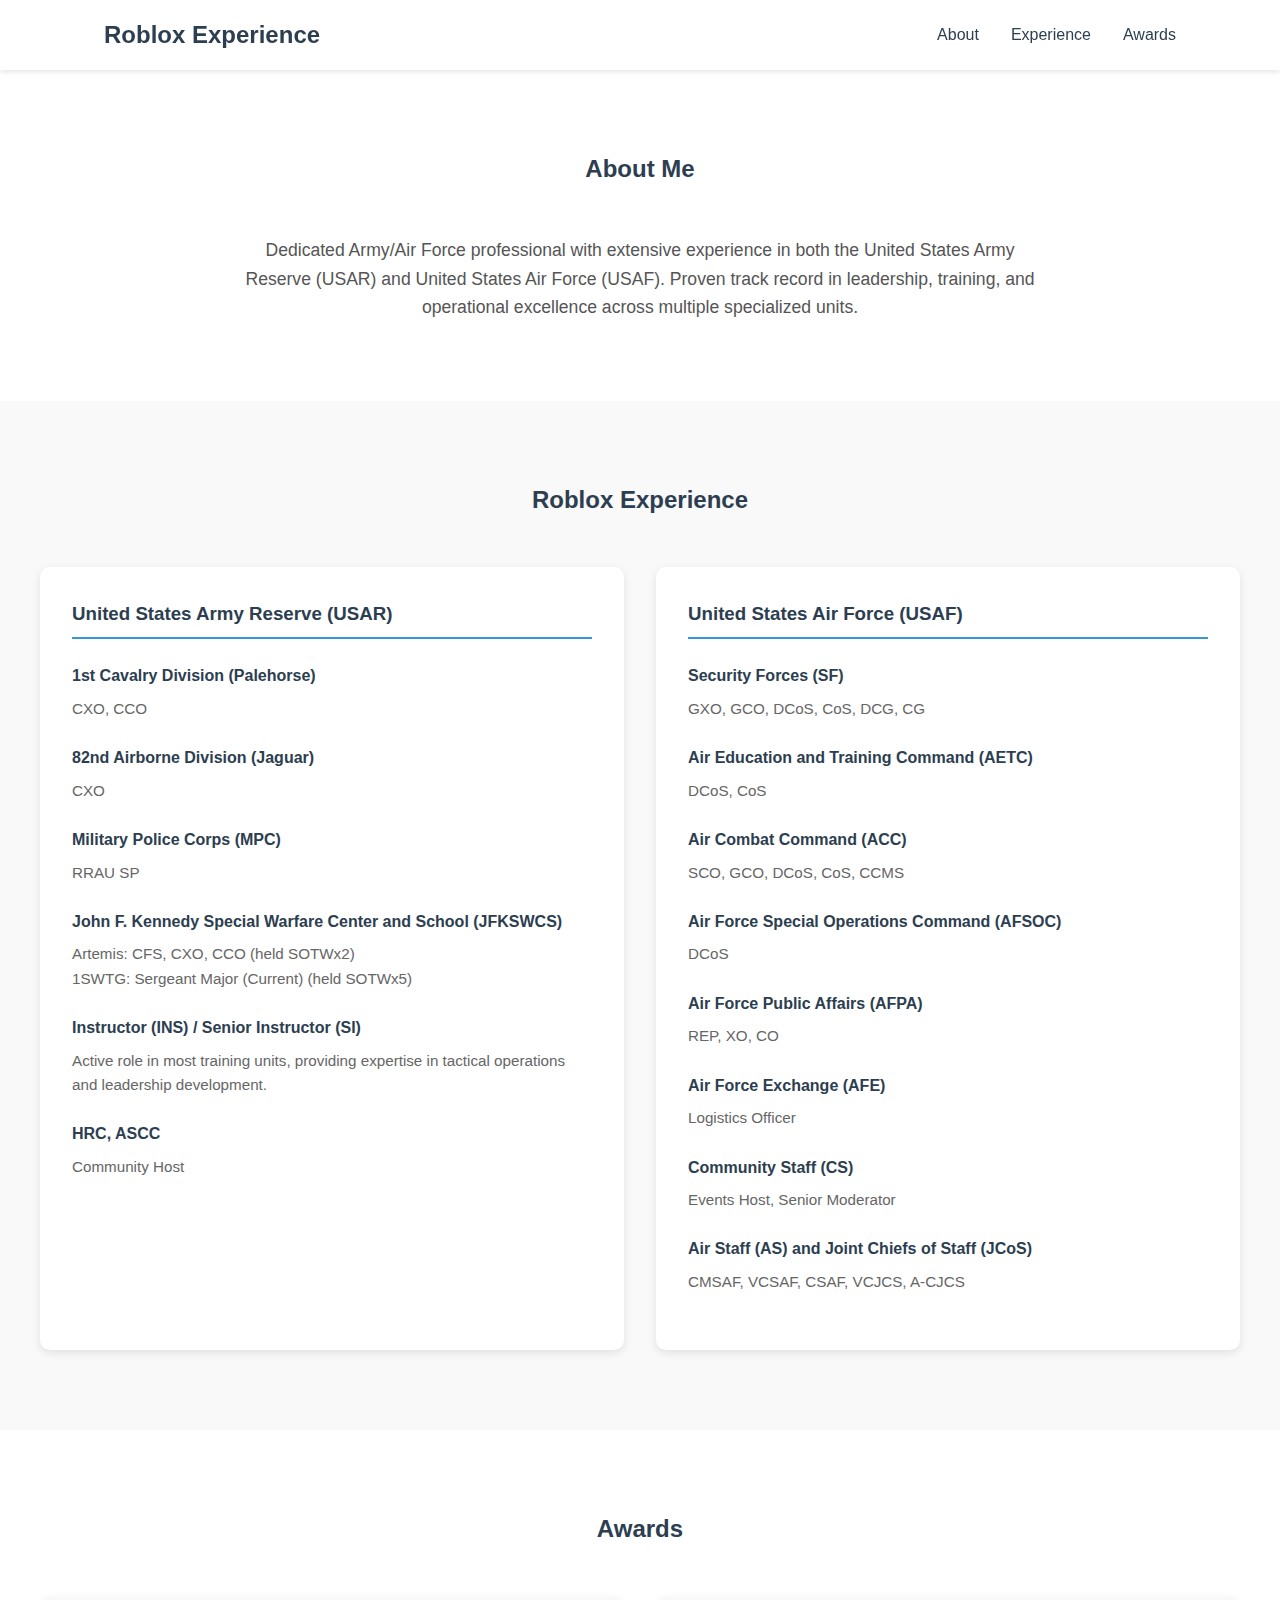
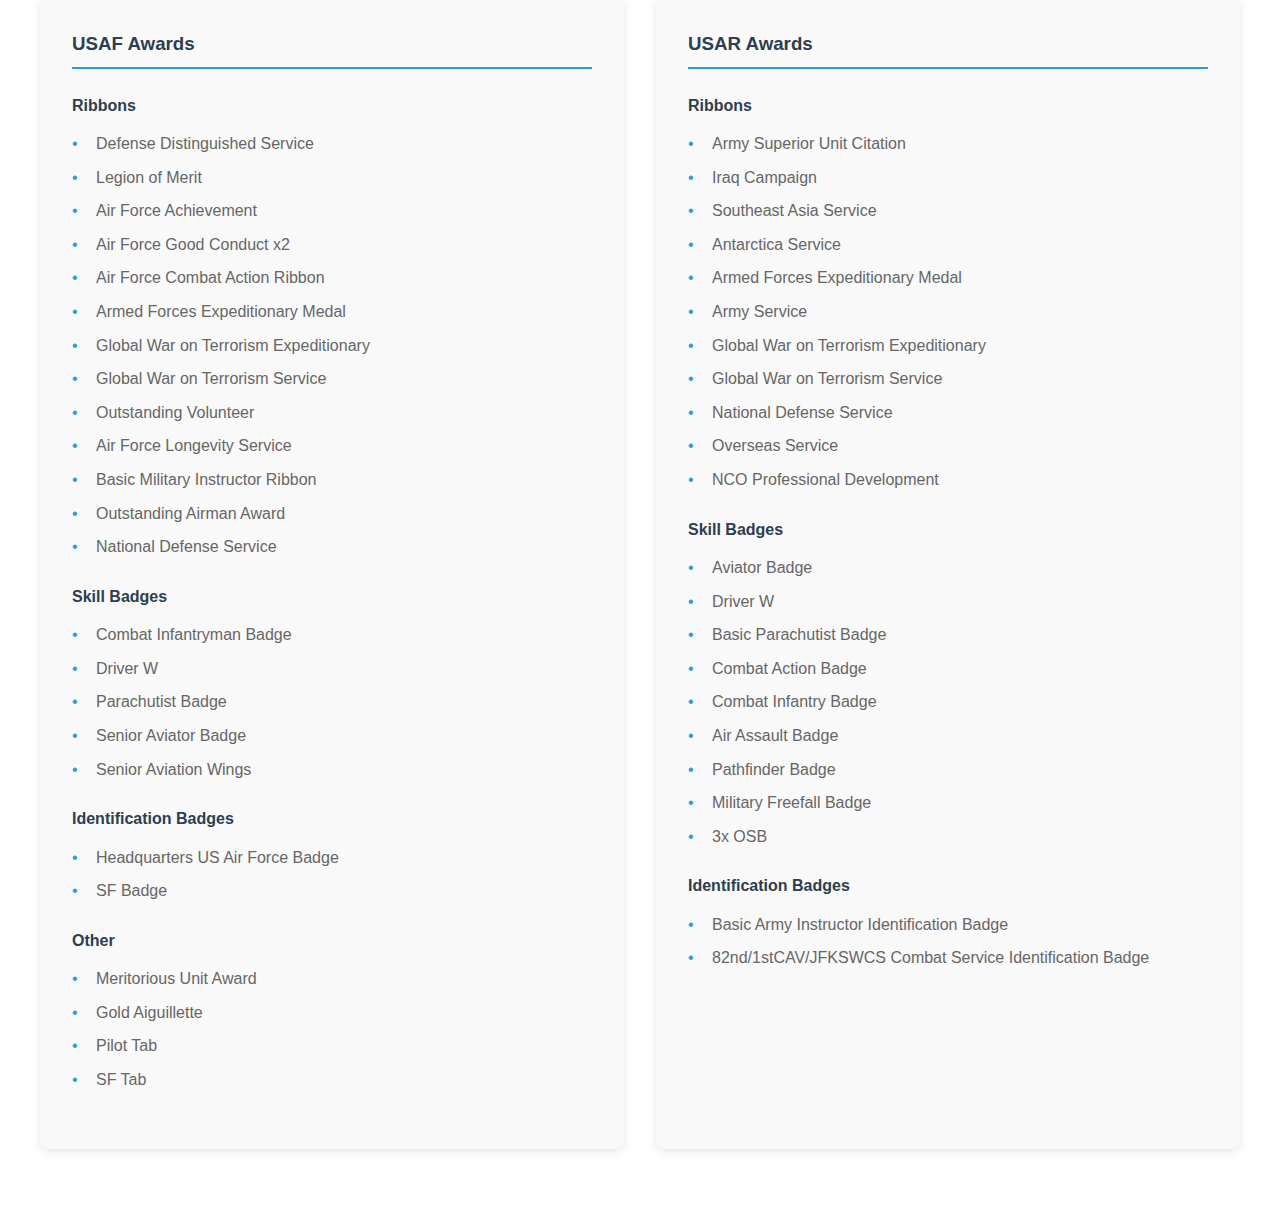
==== index.html @ 0b557c35 "Update index.html" ====
<!DOCTYPE html>
<html lang="en">
<head>
    <meta charset="UTF-8">
    <meta name="viewport" content="width=device-width, initial-scale=1.0">
    <title>Roblox Experience </title>
    <link rel="stylesheet" href="https://cdnjs.cloudflare.com/ajax/libs/font-awesome/6.0.0/css/all.min.css">
    <style>
        /* Reset and base styles */
        * {
            margin: 0;
            padding: 0;
            box-sizing: border-box;
        }

        html {
            scroll-behavior: smooth;
        }

        body {
            font-family: 'Segoe UI', Tahoma, Geneva, Verdana, sans-serif;
            line-height: 1.6;
            color: #333;
            background-color: #f5f5f5;
            padding-top: 70px;
        }

        /* Header and Navigation */
        header {
            position: fixed;
            width: 100%;
            top: 0;
            z-index: 1000;
            background-color: rgba(255, 255, 255, 0.95);
            box-shadow: 0 2px 5px rgba(0, 0, 0, 0.1);
        }

        nav {
            display: flex;
            justify-content: space-between;
            align-items: center;
            padding: 1rem 5%;
            max-width: 1200px;
            margin: 0 auto;
        }

        .logo {
            font-size: 1.5rem;
            font-weight: bold;
            color: #2c3e50;
        }

        .nav-links {
            display: flex;
            list-style: none;
        }

        .nav-links li {
            margin-left: 2rem;
        }

        .nav-links a {
            text-decoration: none;
            color: #2c3e50;
            font-weight: 500;
            transition: color 0.3s ease;
        }

        .nav-links a:hover {
            color: #3498db;
        }

        .burger {
            display: none;
            cursor: pointer;
        }

        .burger div {
            width: 25px;
            height: 3px;
            background-color: #2c3e50;
            margin: 5px;
            transition: all 0.3s ease;
        }

        /* About Section */
        .about {
            padding: 5rem 1rem;
            background-color: white;
        }

        .about h2 {
            text-align: center;
            margin-bottom: 3rem;
            color: #2c3e50;
        }

        .about-content {
            max-width: 1200px;
            margin: 0 auto;
        }

        .about-text {
            text-align: center;
            max-width: 800px;
            margin: 0 auto;
            font-size: 1.1rem;
            color: #555;
        }

        /* Experience Section */
        .experience {
            padding: 5rem 1rem;
            background-color: #f9f9f9;
        }

        .experience h2 {
            text-align: center;
            margin-bottom: 3rem;
            color: #2c3e50;
        }

        .experience-grid {
            display: grid;
            grid-template-columns: repeat(auto-fit, minmax(300px, 1fr));
            gap: 2rem;
            max-width: 1200px;
            margin: 0 auto;
        }

        .experience-card {
            background-color: white;
            border-radius: 10px;
            padding: 2rem;
            box-shadow: 0 3px 10px rgba(0, 0, 0, 0.1);
        }

        .experience-card h3 {
            color: #2c3e50;
            margin-bottom: 1.5rem;
            padding-bottom: 0.5rem;
            border-bottom: 2px solid #3498db;
        }

        .experience-card h3 a {
            color: #2c3e50;
            text-decoration: none;
            transition: color 0.3s ease;
        }

        .experience-card h3 a:hover {
            color: #3498db;
        }

        .unit {
            margin-bottom: 1.5rem;
        }

        .unit h4 {
            color: #2c3e50;
            margin-bottom: 0.5rem;
        }

        .unit p {
            color: #666;
            font-size: 0.95rem;
        }

        /* Awards Section */
        .awards {
            padding: 5rem 1rem;
            background-color: white;
        }

        .awards h2 {
            text-align: center;
            margin-bottom: 3rem;
            color: #2c3e50;
        }

        .awards-grid {
            display: grid;
            grid-template-columns: repeat(auto-fit, minmax(300px, 1fr));
            gap: 2rem;
            max-width: 1200px;
            margin: 0 auto;
        }

        .awards-card {
            background-color: #f9f9f9;
            border-radius: 10px;
            padding: 2rem;
            box-shadow: 0 3px 10px rgba(0, 0, 0, 0.1);
        }

        .awards-card h3 {
            color: #2c3e50;
            margin-bottom: 1.5rem;
            padding-bottom: 0.5rem;
            border-bottom: 2px solid #3498db;
        }

        .award-category {
            margin-bottom: 1.5rem;
        }

        .award-category h4 {
            color: #2c3e50;
            margin-bottom: 0.8rem;
        }

        .award-category ul {
            list-style: none;
        }

        .award-category ul li {
            color: #666;
            margin-bottom: 0.5rem;
            padding-left: 1.5rem;
            position: relative;
        }

        .award-category ul li::before {
            content: "•";
            color: #3498db;
            position: absolute;
            left: 0;
        }

        /* Responsive Design */
        @media screen and (max-width: 768px) {
            .nav-links {
                position: fixed;
                right: -100%;
                top: 70px;
                height: calc(100vh - 70px);
                background-color: rgba(255, 255, 255, 0.95);
                flex-direction: column;
                width: 100%;
                text-align: center;
                transition: right 0.5s ease;
            }

            .nav-links.active {
                right: 0;
            }

            .nav-links li {
                margin: 2rem 0;
            }

            .burger {
                display: block;
            }

            .experience-grid,
            .awards-grid {
                grid-template-columns: 1fr;
            }
        }

        /* Animations */
        @keyframes fadeIn {
            from {
                opacity: 0;
                transform: translateY(20px);
            }
            to {
                opacity: 1;
                transform: translateY(0);
            }
        }

        .about-content,
        .experience-grid,
        .awards-grid {
            animation: fadeIn 1s ease-out;
        }

        /* Active Navigation Link */
        .nav-links a.active {
            color: #3498db;
            font-weight: bold;
        }
    </style>
</head>
<body>
    <header>
        <nav>
            <div class="logo">Roblox Experience</div>
            <ul class="nav-links">
                <li><a href="#about">About</a></li>
                <li><a href="#experience">Experience</a></li>
                <li><a href="#awards">Awards</a></li>
            </ul>
            <div class="burger">
                <div class="line1"></div>
                <div class="line2"></div>
                <div class="line3"></div>
            </div>
        </nav>
    </header>

    <main>
        <section id="about" class="about">
            <h2>About Me</h2>
            <div class="about-content">
                <div class="about-text">
                    <p>Dedicated Army/Air Force professional with extensive experience in both the United States Army Reserve (USAR) and United States Air Force (USAF). Proven track record in leadership, training, and operational excellence across multiple specialized units.</p>
                </div>
            </div>
        </section>

        <section id="experience" class="experience">
            <h2>Roblox Experience</h2>
            <div class="experience-grid">
                <div class="experience-card">
                    <h3><a href="https://discord.gg/BCEwJMqAyj">United States Army Reserve (USAR)</a></h3>
                    <div class="experience-content">
                        <div class="unit">
                            <h4>1st Cavalry Division (Palehorse)</h4>
                            <p>CXO, CCO</p>
                        </div>
                        <div class="unit">
                            <h4>82nd Airborne Division (Jaguar)</h4>
                            <p>CXO</p>
                        </div>
                        <div class="unit">
                            <h4>Military Police Corps (MPC)</h4>
                            <p>RRAU SP</p>
                        </div>
                        <div class="unit">
                            <h4>John F. Kennedy Special Warfare Center and School (JFKSWCS)</h4>
                            <p>Artemis: CFS, CXO, CCO (held SOTWx2)</p>
                            <p>1SWTG: Sergeant Major (Current) (held SOTWx5)</p>
                        </div>
                        <div class="unit">
                            <h4>Instructor (INS) / Senior Instructor (SI)</h4>
                            <p>Active role in most training units, providing expertise in tactical operations and leadership development.</p>
                        </div>
                        <div class="unit">
                            <h4>HRC, ASCC</h4>
                            <p>Community Host</p>
                        </div>
                    </div>
                </div>

                <div class="experience-card">
                    <h3><a href="https://discord.gg/Gek24gyBTS">United States Air Force (USAF)</a></h3>
                    <div class="experience-content">
                        <div class="unit">
                            <h4>Security Forces (SF)</h4>
                            <p>GXO, GCO, DCoS, CoS, DCG, CG</p>
                        </div>
                        <div class="unit">
                            <h4>Air Education and Training Command (AETC)</h4>
                            <p>DCoS, CoS</p>
                        </div>
                        <div class="unit">
                            <h4>Air Combat Command (ACC)</h4>
                            <p>SCO, GCO, DCoS, CoS, CCMS</p>
                        </div>
                        <div class="unit">
                            <h4>Air Force Special Operations Command (AFSOC)</h4>
                            <p>DCoS</p>
                        </div>
                        <div class="unit">
                            <h4>Air Force Public Affairs (AFPA)</h4>
                            <p>REP, XO, CO</p>
                        </div>
                        <div class="unit">
                            <h4>Air Force Exchange (AFE)</h4>
                            <p>Logistics Officer</p>
                        </div>
                        <div class="unit">
                            <h4>Community Staff (CS)</h4>
                            <p>Events Host, Senior Moderator</p>
                        </div>
                        <div class="unit">
                            <h4>Air Staff (AS) and Joint Chiefs of Staff (JCoS)</h4>
                            <p>CMSAF, VCSAF, CSAF, VCJCS, A-CJCS</p>
                        </div>
                    </div>
                </div>
            </div>
        </section>

        <section id="awards" class="awards">
            <h2>Awards</h2>
            <div class="awards-grid">
                <div class="awards-card">
                    <h3>USAF Awards</h3>
                    <div class="awards-content">
                        <div class="award-category">
                            <h4>Ribbons</h4>
                            <ul>
                                <li>Defense Distinguished Service</li>
                                <li>Legion of Merit</li>
                                <li>Air Force Achievement</li>
                                <li>Air Force Good Conduct x2</li>
                                <li>Air Force Combat Action Ribbon</li>
                                <li>Armed Forces Expeditionary Medal</li>
                                <li>Global War on Terrorism Expeditionary</li>
                                <li>Global War on Terrorism Service</li>
                                <li>Outstanding Volunteer</li>
                                <li>Air Force Longevity Service</li>
                                <li>Basic Military Instructor Ribbon</li>
                                <li>Outstanding Airman Award</li>
                                <li>National Defense Service</li>
                            </ul>
                        </div>
                        <div class="award-category">
                            <h4>Skill Badges</h4>
                            <ul>
                                <li>Combat Infantryman Badge</li>
                                <li>Driver W</li>
                                <li>Parachutist Badge</li>
                                <li>Senior Aviator Badge</li>
                                <li>Senior Aviation Wings</li>
                            </ul>
                        </div>
                        <div class="award-category">
                            <h4>Identification Badges</h4>
                            <ul>
                                <li>Headquarters US Air Force Badge</li>
                                <li>SF Badge</li>
                            </ul>
                        </div>
                        <div class="award-category">
                            <h4>Other</h4>
                            <ul>
                                <li>Meritorious Unit Award</li>
                                <li>Gold Aiguillette</li>
                                <li>Pilot Tab</li>
                                <li>SF Tab</li>
                            </ul>
                        </div>
                    </div>
                </div>

                <div class="awards-card">
                    <h3>USAR Awards</h3>
                    <div class="awards-content">
                        <div class="award-category">
                            <h4>Ribbons</h4>
                            <ul>
                                <li>Army Superior Unit Citation</li>
                                <li>Iraq Campaign</li>
                                <li>Southeast Asia Service</li>
                                <li>Antarctica Service</li>
                                <li>Armed Forces Expeditionary Medal</li>
                                <li>Army Service</li>
                                <li>Global War on Terrorism Expeditionary</li>
                                <li>Global War on Terrorism Service</li>
                                <li>National Defense Service</li>
                                <li>Overseas Service</li>
                                <li>NCO Professional Development</li>
                            </ul>
                        </div>
                        <div class="award-category">
                            <h4>Skill Badges</h4>
                            <ul>
                                <li>Aviator Badge</li>
                                <li>Driver W</li>
                                <li>Basic Parachutist Badge</li>
                                <li>Combat Action Badge</li>
                                <li>Combat Infantry Badge</li>
                                <li>Air Assault Badge</li>
                                <li>Pathfinder Badge</li>
                                <li>Military Freefall Badge</li>
                                <li>3x OSB</li>
                            </ul>
                        </div>
                        <div class="award-category">
                            <h4>Identification Badges</h4>
                            <ul>
                                <li>Basic Army Instructor Identification Badge</li>
                                <li>82nd/1stCAV/JFKSWCS Combat Service Identification Badge</li>
                            </ul>
                        </div>
                    </div>
                </div>
            </div>
        </section>
    </main>

    <script>
        // Mobile menu toggle
        const burger = document.querySelector('.burger');
        const nav = document.querySelector('.nav-links');
        const navLinks = document.querySelectorAll('.nav-links li');

        burger.addEventListener('click', () => {
            // Toggle navigation
            nav.classList.toggle('active');

            // Animate links
            navLinks.forEach((link, index) => {
                if (link.style.animation) {
                    link.style.animation = '';
                } else {
                    link.style.animation = `navLinkFade 0.5s ease forwards ${index / 7 + 0.3}s`;
                }
            });
        });

        // Close mobile menu when clicking a link
        navLinks.forEach(link => {
            link.addEventListener('click', () => {
                nav.classList.remove('active');
            });
        });

        // Add active class to navigation links based on scroll position
        const sections = document.querySelectorAll('section');
        const navItems = document.querySelectorAll('.nav-links a');

        window.addEventListener('scroll', () => {
            let current = '';

            sections.forEach(section => {
                const sectionTop = section.offsetTop;
                const sectionHeight = section.clientHeight;

                if (pageYOffset >= sectionTop - 60) {
                    current = section.getAttribute('id');
                }
            });

            navItems.forEach(item => {
                item.classList.remove('active');
                if (item.getAttribute('href').slice(1) === current) {
                    item.classList.add('active');
                }
            });
        });
    </script>
</body>
</html>
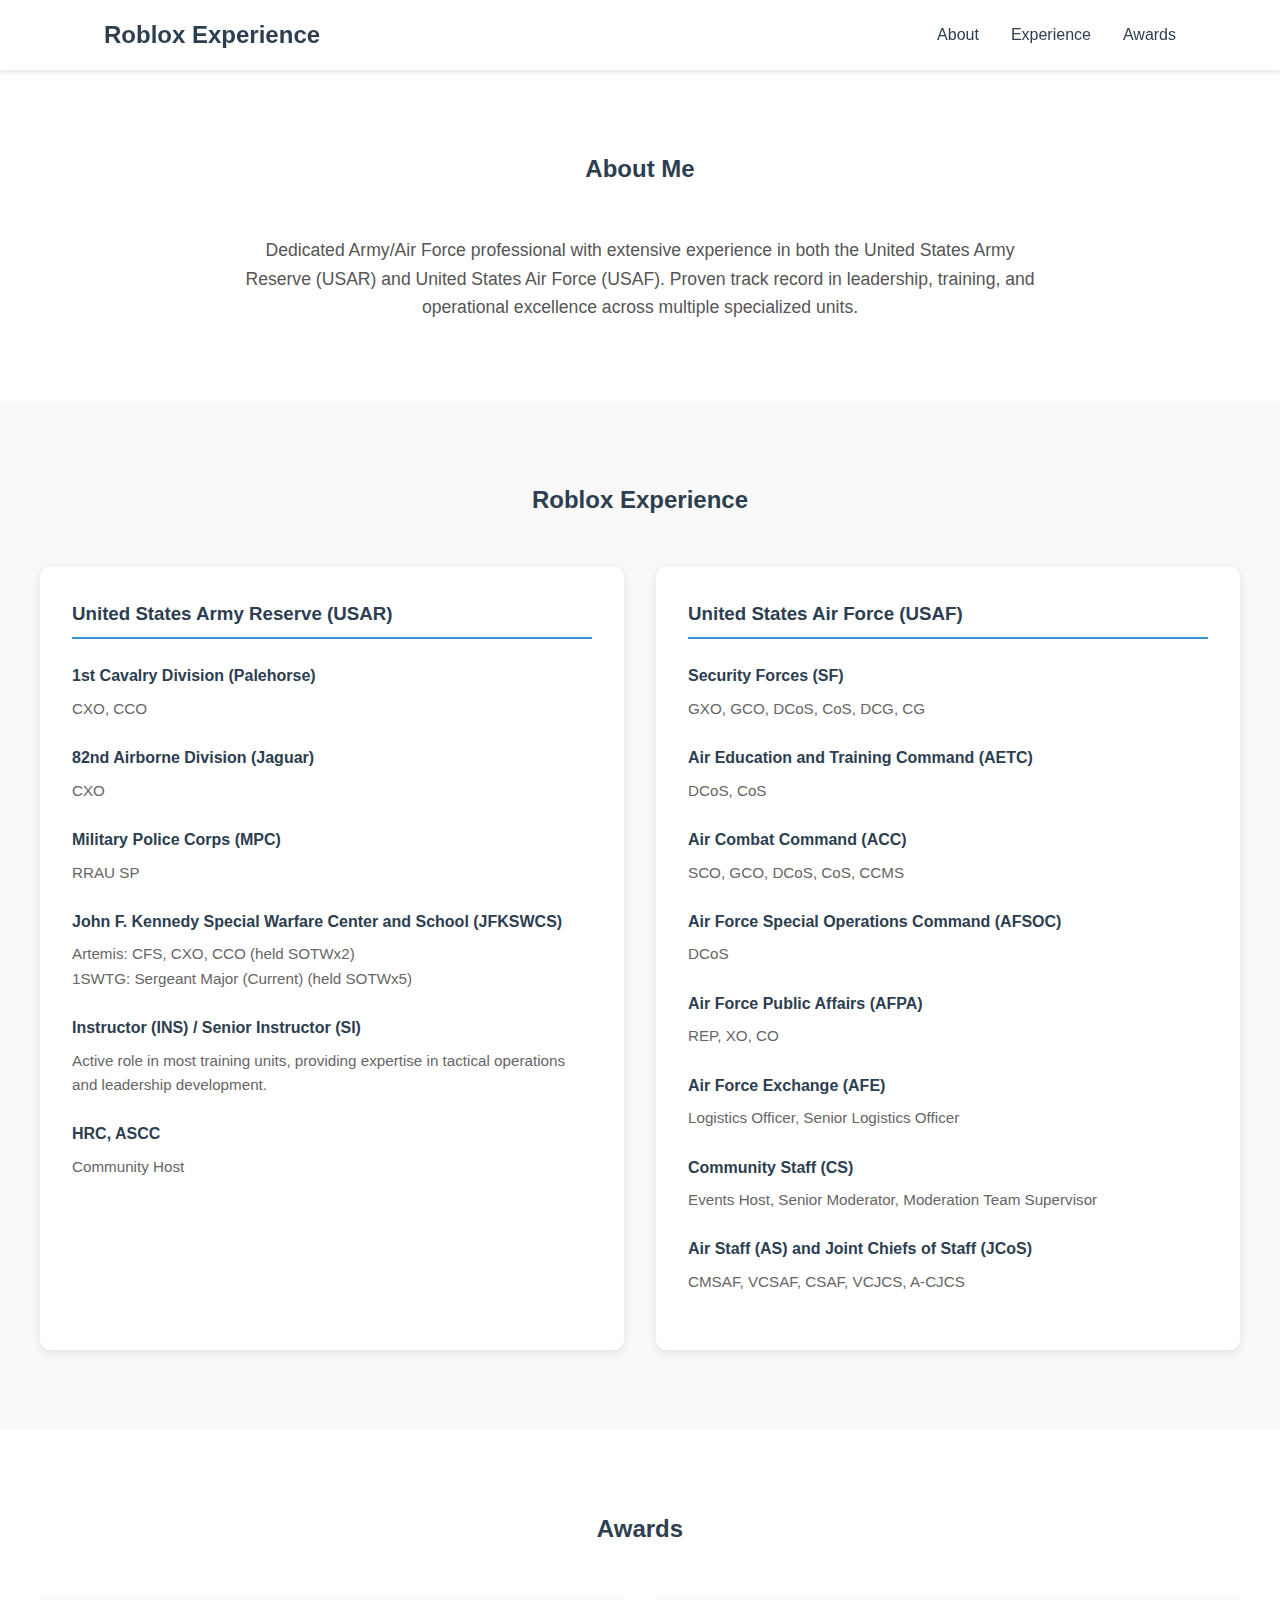
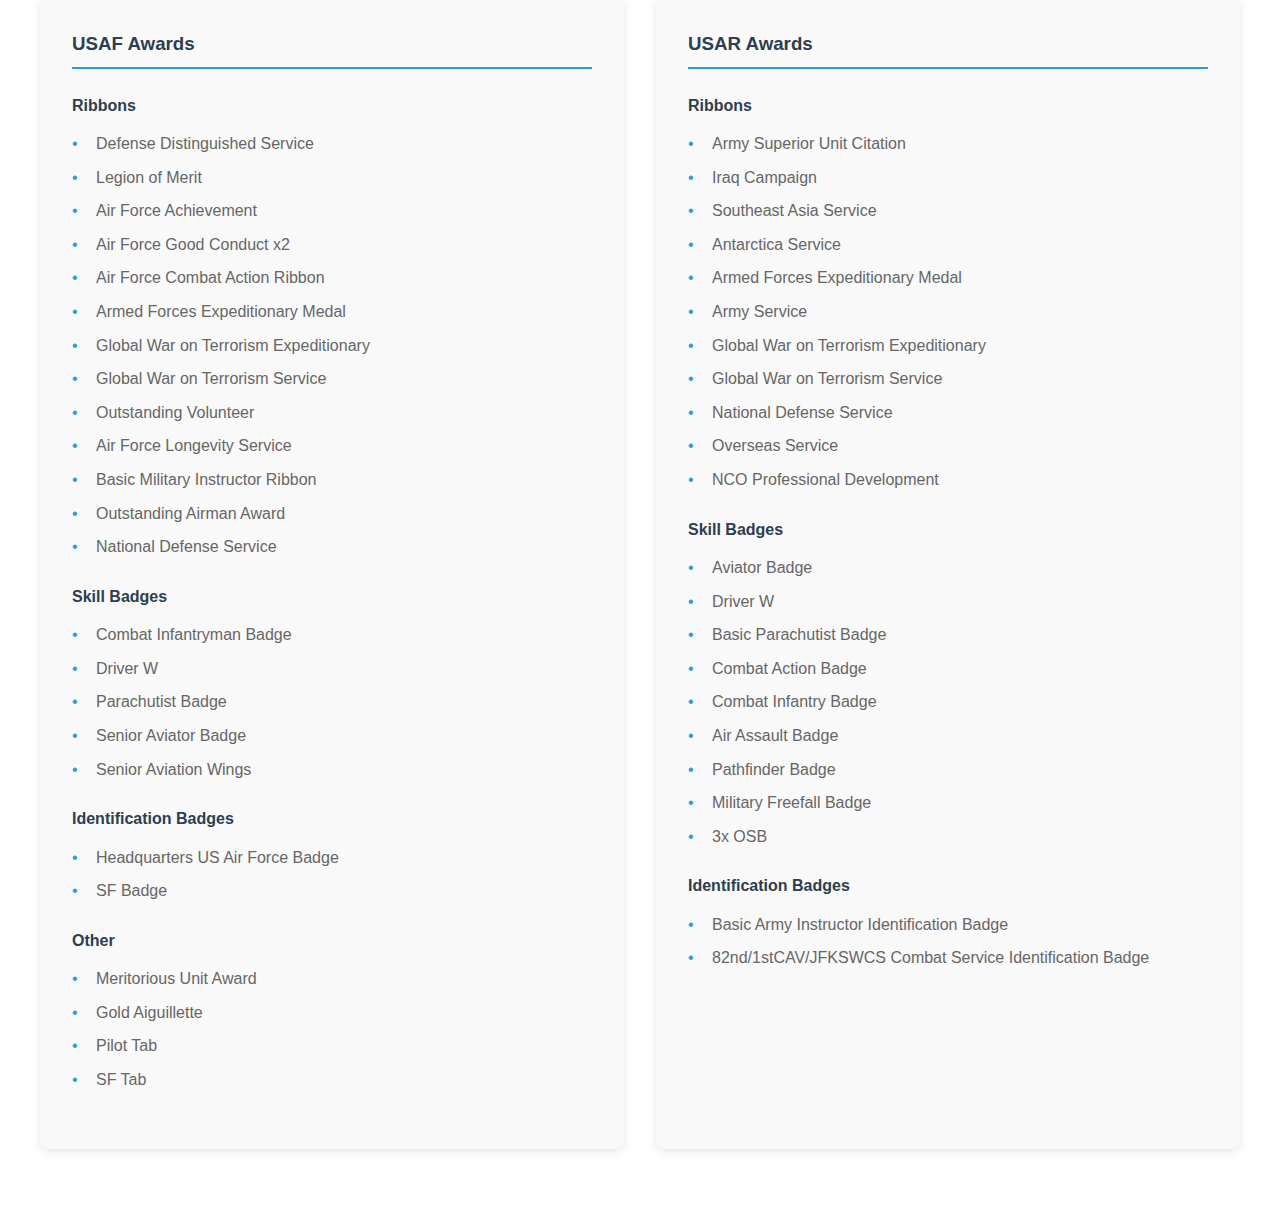
==== commit 1e4b017b: "Update index.html" ====
--- a/index.html
+++ b/index.html
@@ -370,11 +370,11 @@
                         </div>
                         <div class="unit">
                             <h4>Air Force Exchange (AFE)</h4>
-                            <p>Logistics Officer</p>
+                            <p>Logistics Officer, Senior Logistics Officer</p>
                         </div>
                         <div class="unit">
                             <h4>Community Staff (CS)</h4>
-                            <p>Events Host, Senior Moderator</p>
+                            <p>Events Host, Senior Moderator, Moderation Team Supervisor</p>
                         </div>
                         <div class="unit">
                             <h4>Air Staff (AS) and Joint Chiefs of Staff (JCoS)</h4>
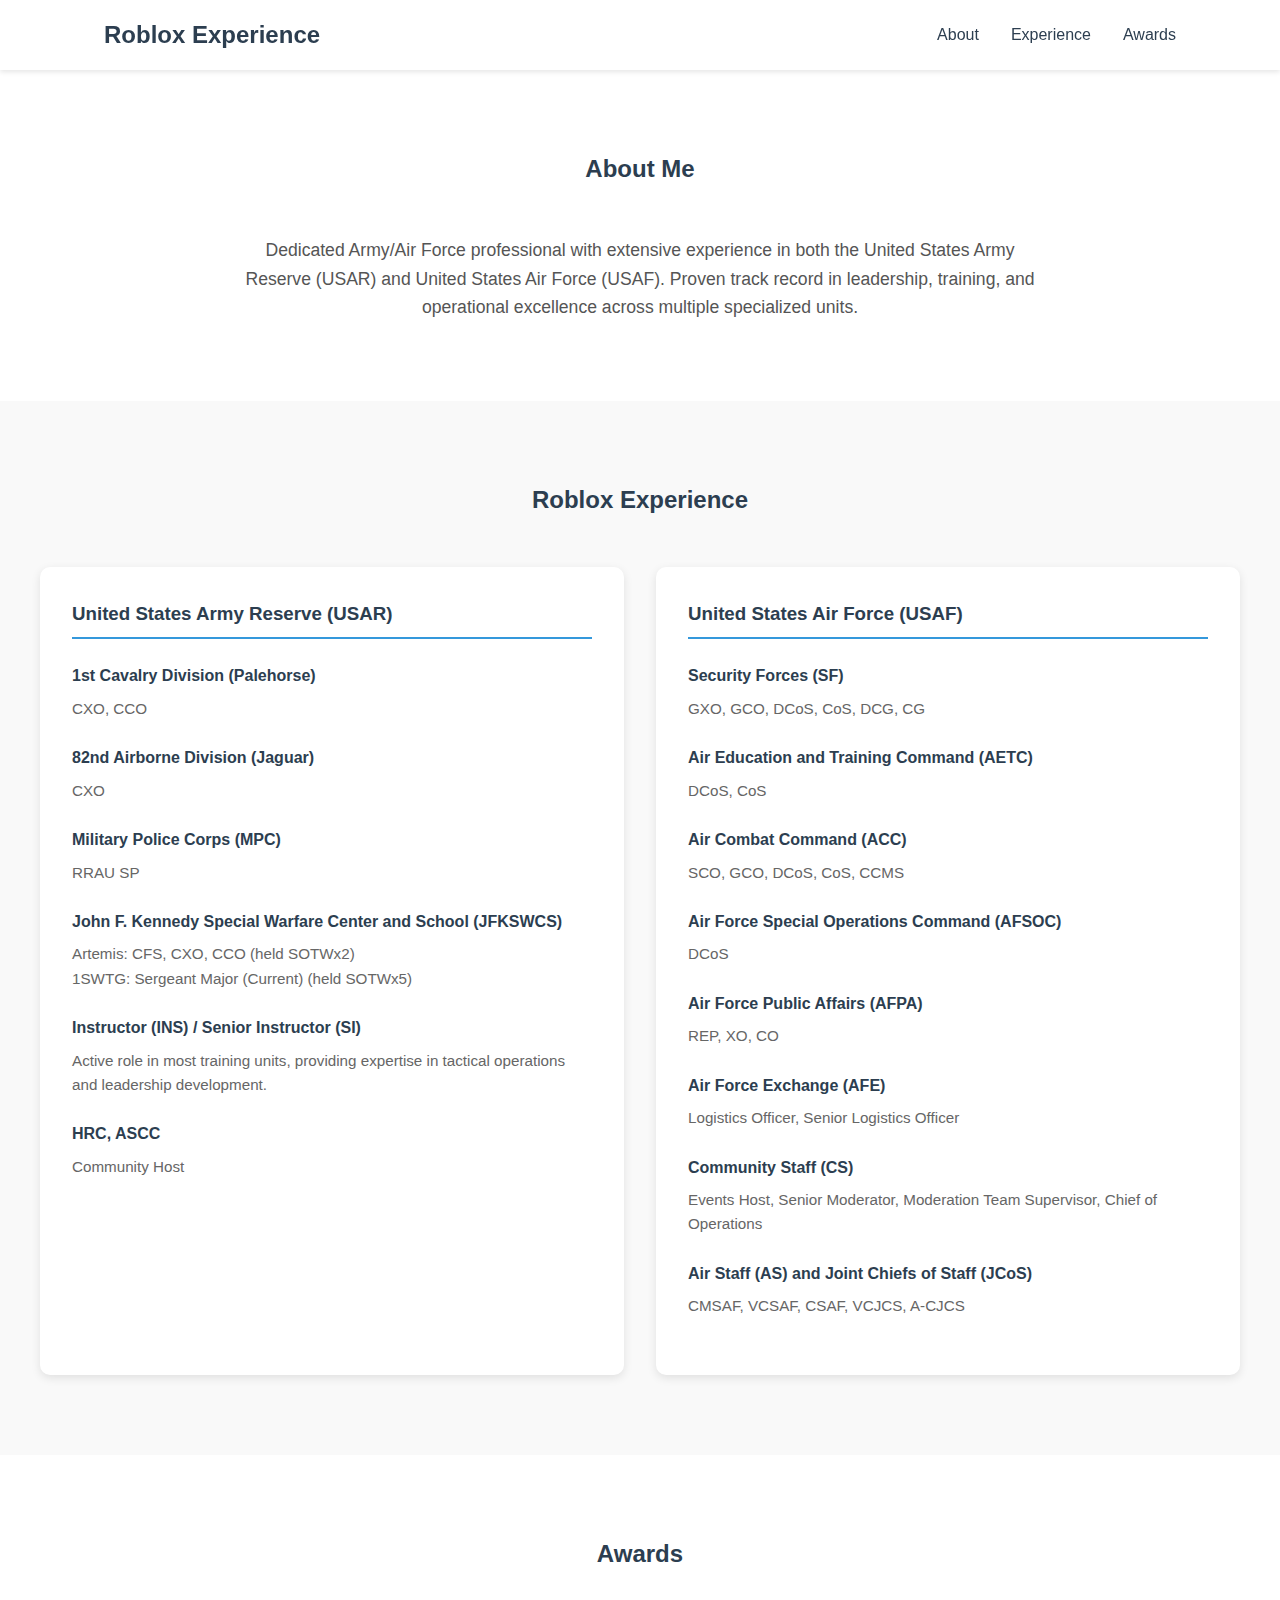
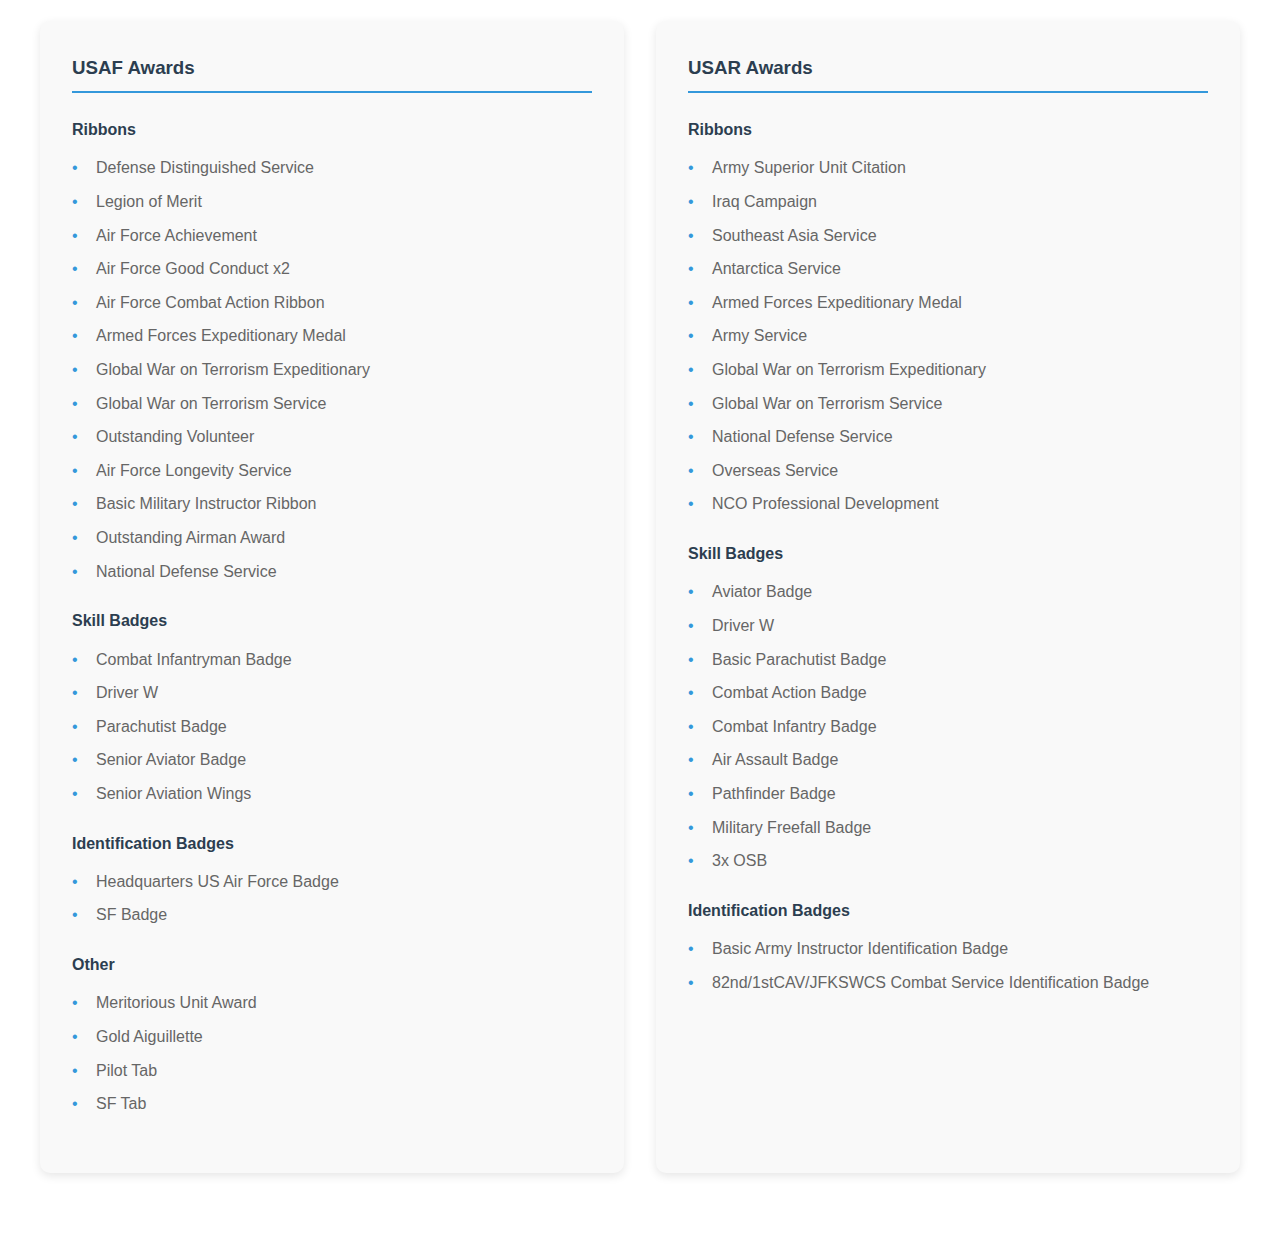
==== commit 9da2eb9e: "Update index.html" ====
--- a/index.html
+++ b/index.html
@@ -374,7 +374,7 @@
                         </div>
                         <div class="unit">
                             <h4>Community Staff (CS)</h4>
-                            <p>Events Host, Senior Moderator, Moderation Team Supervisor</p>
+                            <p>Events Host, Senior Moderator, Moderation Team Supervisor, Chief of Operations</p>
                         </div>
                         <div class="unit">
                             <h4>Air Staff (AS) and Joint Chiefs of Staff (JCoS)</h4>
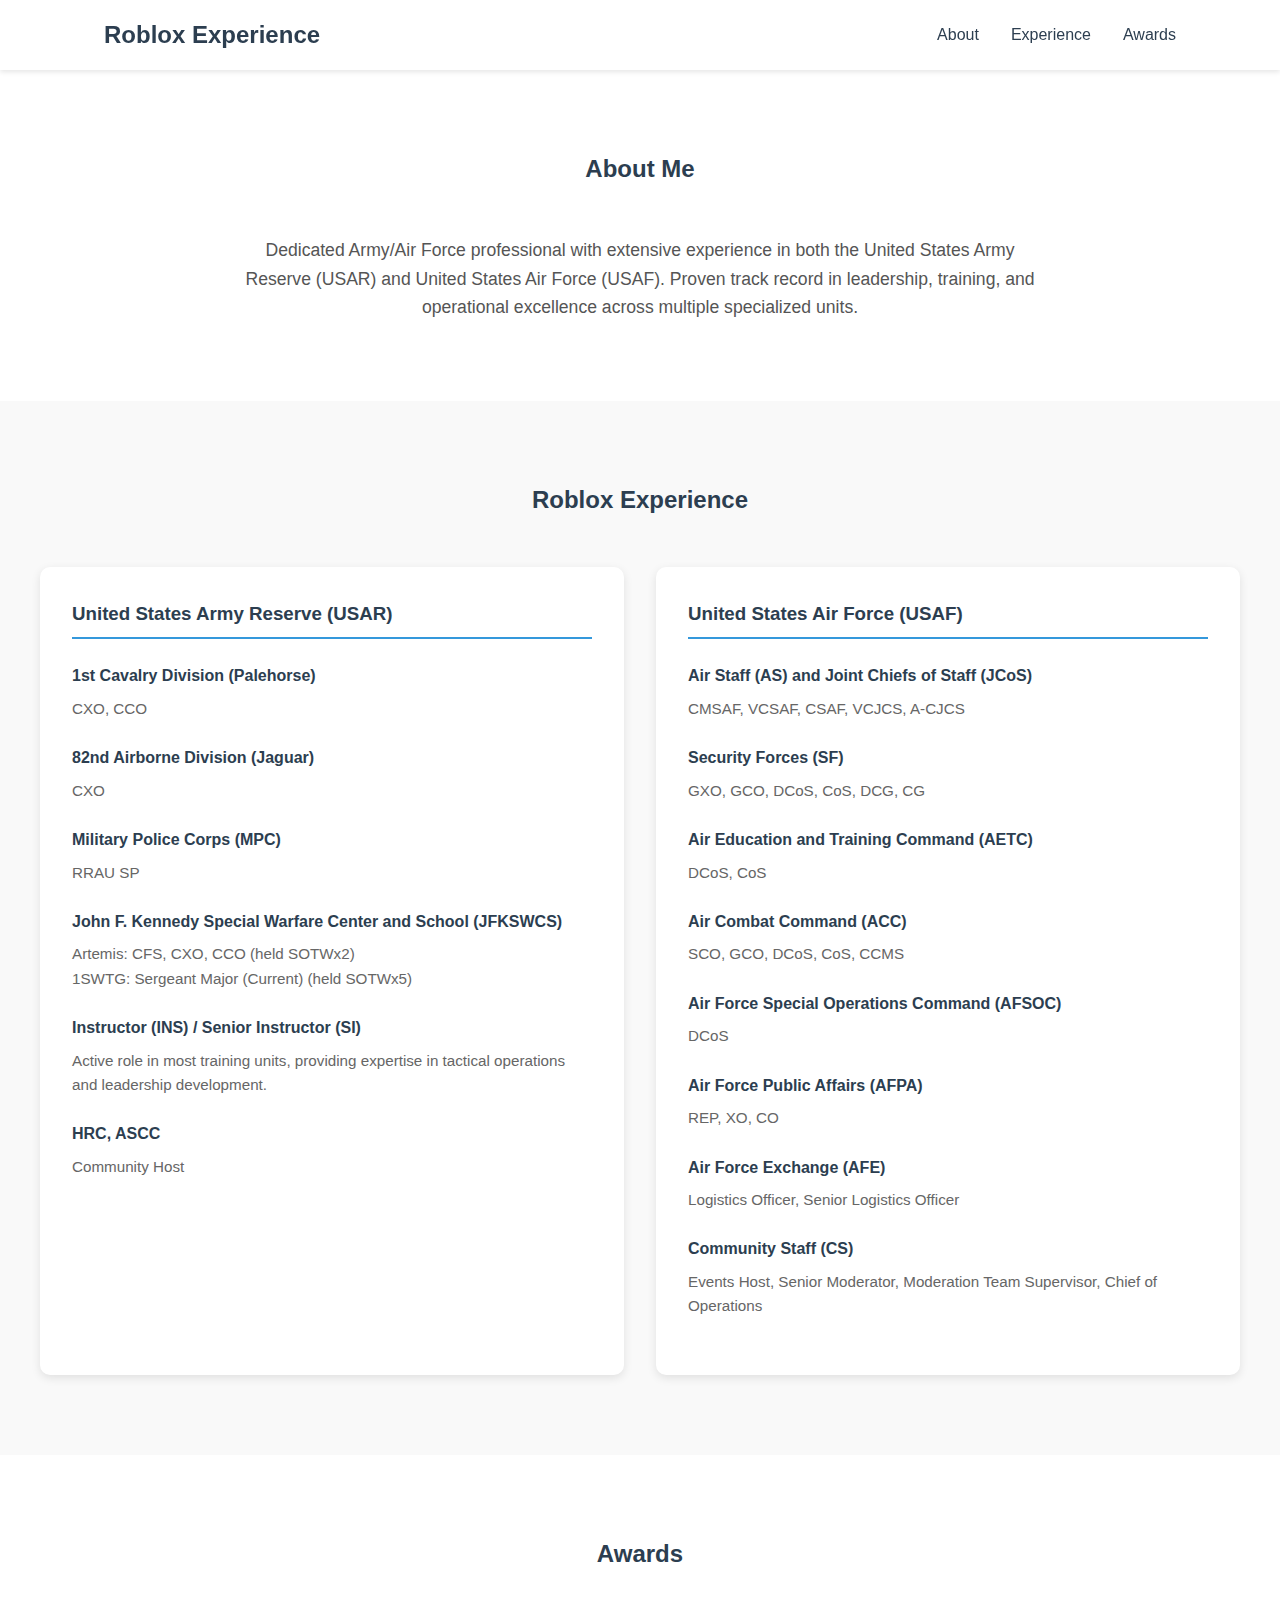
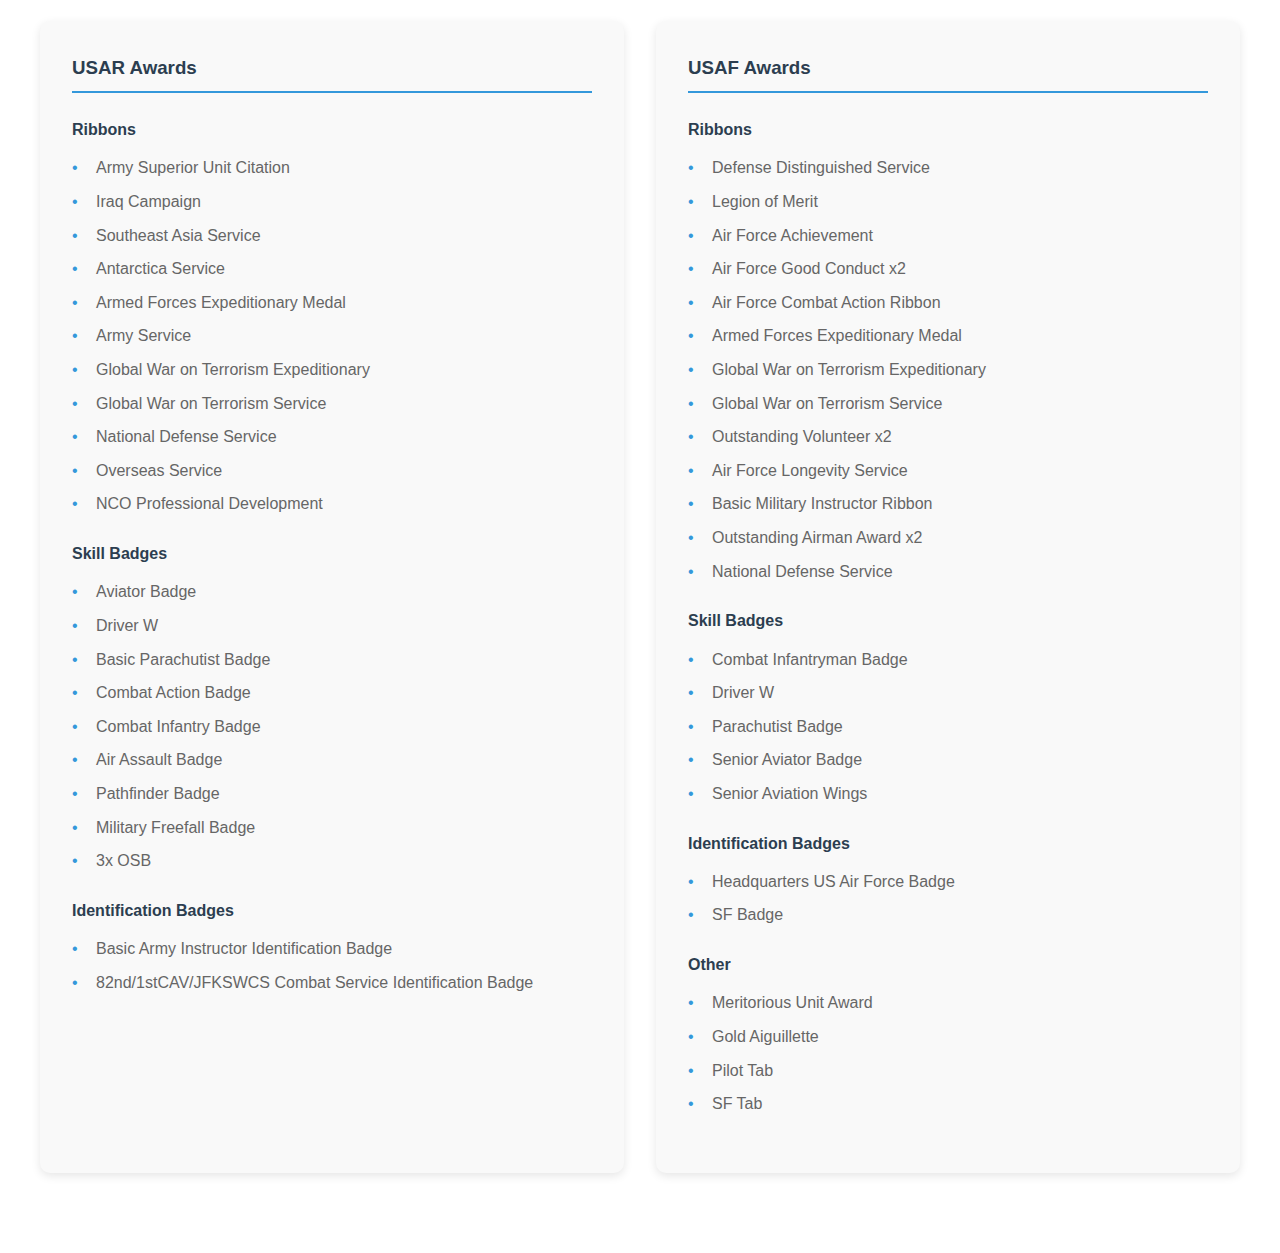
==== commit 55cf4eb6: "Update index.html" ====
--- a/index.html
+++ b/index.html
@@ -348,6 +348,10 @@
                 <div class="experience-card">
                     <h3><a href="https://discord.gg/Gek24gyBTS">United States Air Force (USAF)</a></h3>
                     <div class="experience-content">
+<div class="unit">
+                            <h4>Air Staff (AS) and Joint Chiefs of Staff (JCoS)</h4>
+                            <p>CMSAF, VCSAF, CSAF, VCJCS, A-CJCS</p>
+                        </div>
                         <div class="unit">
                             <h4>Security Forces (SF)</h4>
                             <p>GXO, GCO, DCoS, CoS, DCG, CG</p>
@@ -376,10 +380,7 @@
                             <h4>Community Staff (CS)</h4>
                             <p>Events Host, Senior Moderator, Moderation Team Supervisor, Chief of Operations</p>
                         </div>
-                        <div class="unit">
-                            <h4>Air Staff (AS) and Joint Chiefs of Staff (JCoS)</h4>
-                            <p>CMSAF, VCSAF, CSAF, VCJCS, A-CJCS</p>
-                        </div>
+                        
                     </div>
                 </div>
             </div>
@@ -388,56 +389,7 @@
         <section id="awards" class="awards">
             <h2>Awards</h2>
             <div class="awards-grid">
-                <div class="awards-card">
-                    <h3>USAF Awards</h3>
-                    <div class="awards-content">
-                        <div class="award-category">
-                            <h4>Ribbons</h4>
-                            <ul>
-                                <li>Defense Distinguished Service</li>
-                                <li>Legion of Merit</li>
-                                <li>Air Force Achievement</li>
-                                <li>Air Force Good Conduct x2</li>
-                                <li>Air Force Combat Action Ribbon</li>
-                                <li>Armed Forces Expeditionary Medal</li>
-                                <li>Global War on Terrorism Expeditionary</li>
-                                <li>Global War on Terrorism Service</li>
-                                <li>Outstanding Volunteer</li>
-                                <li>Air Force Longevity Service</li>
-                                <li>Basic Military Instructor Ribbon</li>
-                                <li>Outstanding Airman Award</li>
-                                <li>National Defense Service</li>
-                            </ul>
-                        </div>
-                        <div class="award-category">
-                            <h4>Skill Badges</h4>
-                            <ul>
-                                <li>Combat Infantryman Badge</li>
-                                <li>Driver W</li>
-                                <li>Parachutist Badge</li>
-                                <li>Senior Aviator Badge</li>
-                                <li>Senior Aviation Wings</li>
-                            </ul>
-                        </div>
-                        <div class="award-category">
-                            <h4>Identification Badges</h4>
-                            <ul>
-                                <li>Headquarters US Air Force Badge</li>
-                                <li>SF Badge</li>
-                            </ul>
-                        </div>
-                        <div class="award-category">
-                            <h4>Other</h4>
-                            <ul>
-                                <li>Meritorious Unit Award</li>
-                                <li>Gold Aiguillette</li>
-                                <li>Pilot Tab</li>
-                                <li>SF Tab</li>
-                            </ul>
-                        </div>
-                    </div>
-                </div>
-
+                
                 <div class="awards-card">
                     <h3>USAR Awards</h3>
                     <div class="awards-content">
@@ -480,6 +432,56 @@
                         </div>
                     </div>
                 </div>
+<div class="awards-card">
+                    <h3>USAF Awards</h3>
+                    <div class="awards-content">
+                        <div class="award-category">
+                            <h4>Ribbons</h4>
+                            <ul>
+                                <li>Defense Distinguished Service</li>
+                                <li>Legion of Merit</li>
+                                <li>Air Force Achievement</li>
+                                <li>Air Force Good Conduct x2</li>
+                                <li>Air Force Combat Action Ribbon</li>
+                                <li>Armed Forces Expeditionary Medal</li>
+                                <li>Global War on Terrorism Expeditionary</li>
+                                <li>Global War on Terrorism Service</li>
+                                <li>Outstanding Volunteer x2 </li>
+                                <li>Air Force Longevity Service</li>
+                                <li>Basic Military Instructor Ribbon</li>
+                                <li>Outstanding Airman Award x2 </li>
+                                <li>National Defense Service</li>
+                            </ul>
+                        </div>
+                        <div class="award-category">
+                            <h4>Skill Badges</h4>
+                            <ul>
+                                <li>Combat Infantryman Badge</li>
+                                <li>Driver W</li>
+                                <li>Parachutist Badge</li>
+                                <li>Senior Aviator Badge</li>
+                                <li>Senior Aviation Wings</li>
+                            </ul>
+                        </div>
+                        <div class="award-category">
+                            <h4>Identification Badges</h4>
+                            <ul>
+                                <li>Headquarters US Air Force Badge</li>
+                                <li>SF Badge</li>
+                            </ul>
+                        </div>
+                        <div class="award-category">
+                            <h4>Other</h4>
+                            <ul>
+                                <li>Meritorious Unit Award</li>
+                                <li>Gold Aiguillette</li>
+                                <li>Pilot Tab</li>
+                                <li>SF Tab</li>
+                            </ul>
+                        </div>
+                    </div>
+                </div>
+
             </div>
         </section>
     </main>
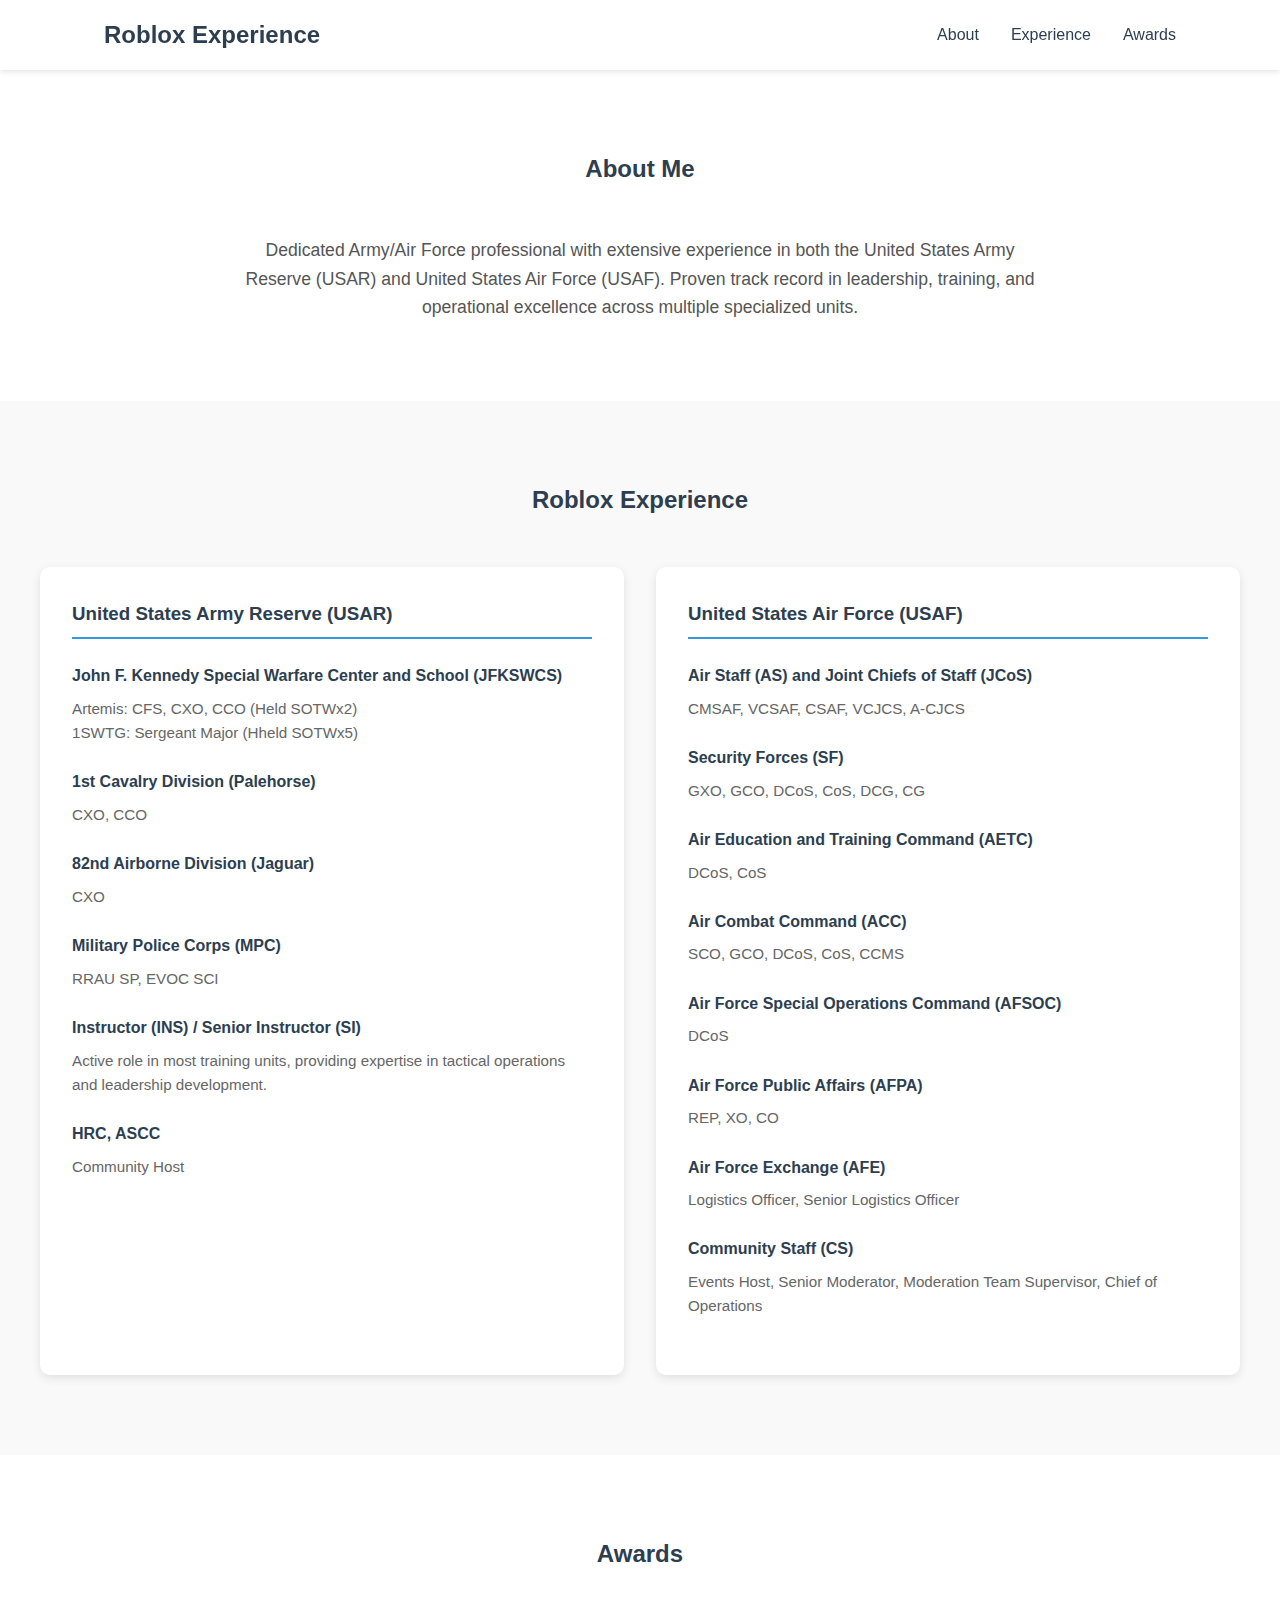
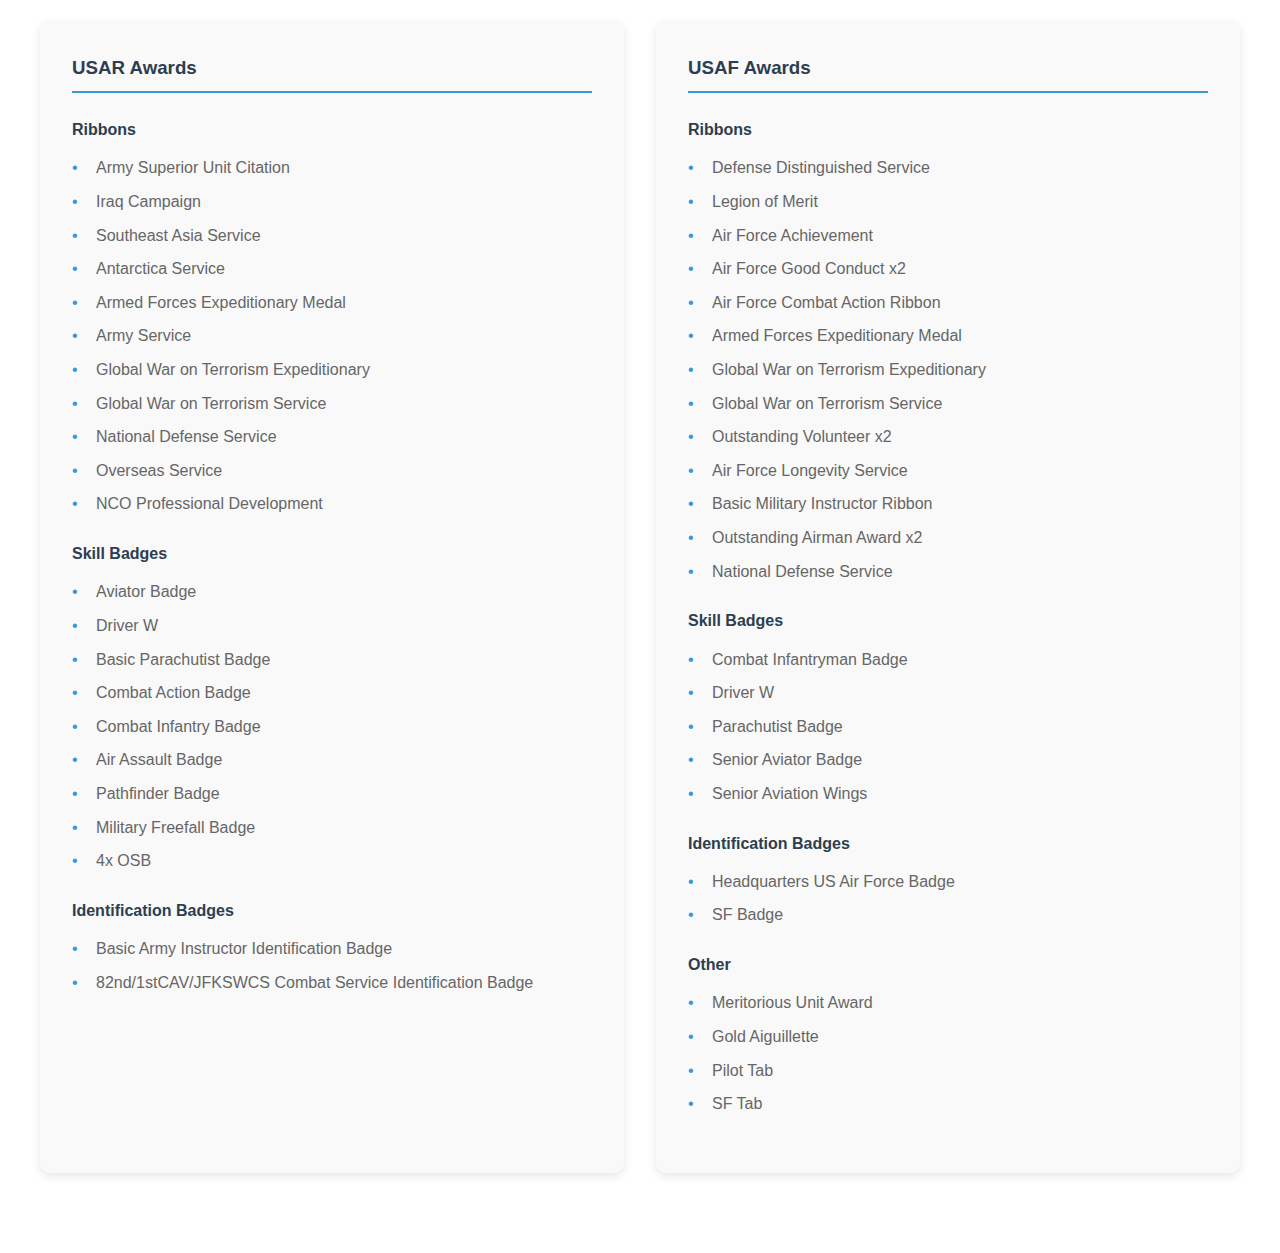
==== commit e0630a97: "Update index.html" ====
--- a/index.html
+++ b/index.html
@@ -317,6 +317,11 @@
                 <div class="experience-card">
                     <h3><a href="https://discord.gg/BCEwJMqAyj">United States Army Reserve (USAR)</a></h3>
                     <div class="experience-content">
+<div class="unit">
+                            <h4>John F. Kennedy Special Warfare Center and School (JFKSWCS)</h4>
+                            <p>Artemis: CFS, CXO, CCO (Held SOTWx2)</p>
+                            <p>1SWTG: Sergeant Major (Hheld SOTWx5)</p>
+                        </div>
                         <div class="unit">
                             <h4>1st Cavalry Division (Palehorse)</h4>
                             <p>CXO, CCO</p>
@@ -327,12 +332,7 @@
                         </div>
                         <div class="unit">
                             <h4>Military Police Corps (MPC)</h4>
-                            <p>RRAU SP</p>
-                        </div>
-                        <div class="unit">
-                            <h4>John F. Kennedy Special Warfare Center and School (JFKSWCS)</h4>
-                            <p>Artemis: CFS, CXO, CCO (held SOTWx2)</p>
-                            <p>1SWTG: Sergeant Major (Current) (held SOTWx5)</p>
+                            <p>RRAU SP, EVOC SCI</p>
                         </div>
                         <div class="unit">
                             <h4>Instructor (INS) / Senior Instructor (SI)</h4>
@@ -420,7 +420,7 @@
                                 <li>Air Assault Badge</li>
                                 <li>Pathfinder Badge</li>
                                 <li>Military Freefall Badge</li>
-                                <li>3x OSB</li>
+                                <li>4x OSB</li>
                             </ul>
                         </div>
                         <div class="award-category">
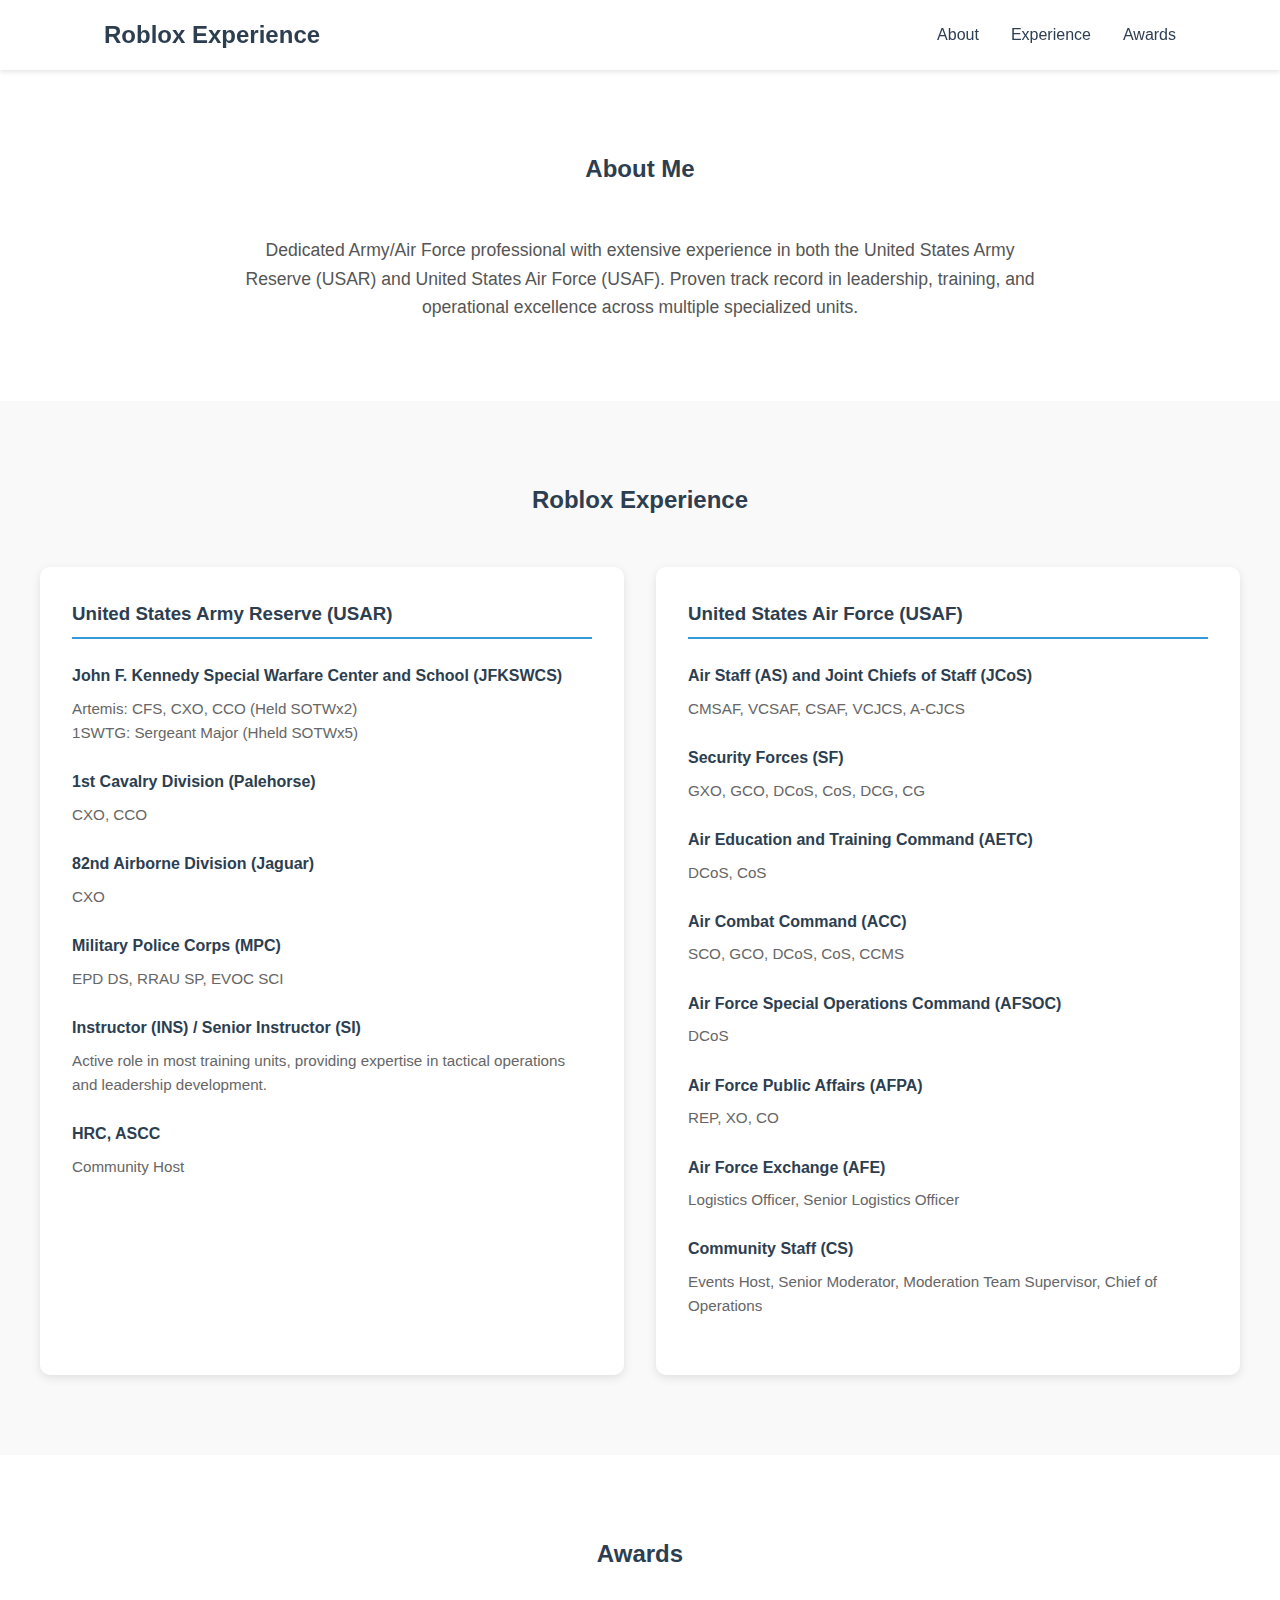
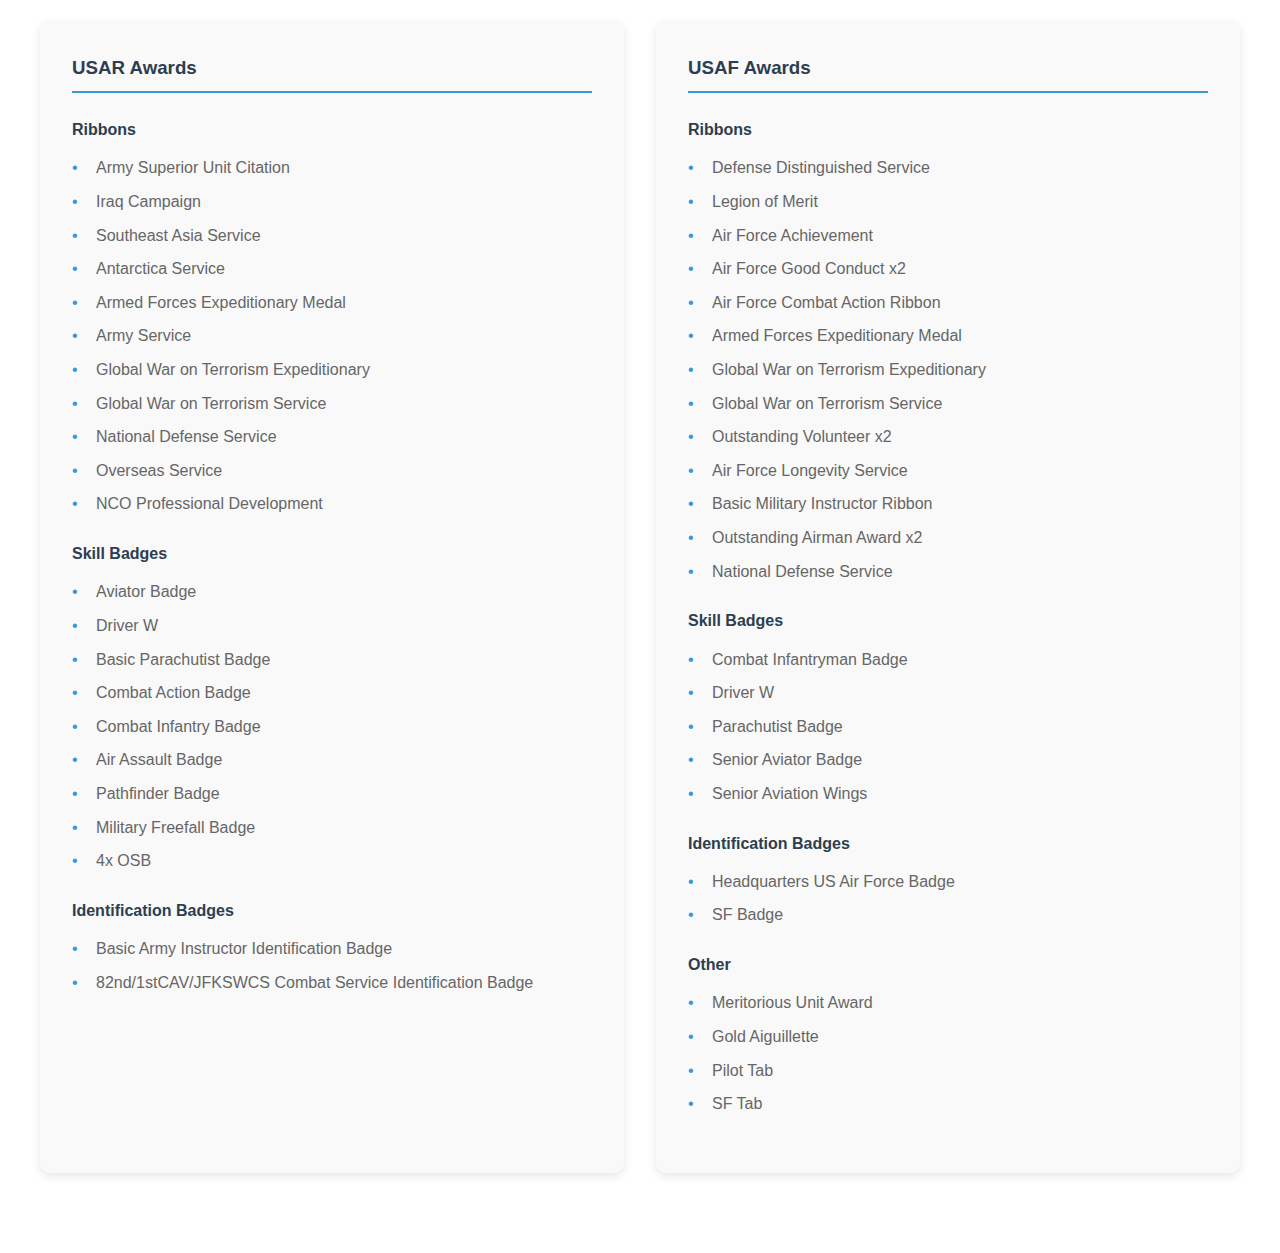
==== commit 83599bd4: "Update index.html" ====
--- a/index.html
+++ b/index.html
@@ -332,7 +332,7 @@
                         </div>
                         <div class="unit">
                             <h4>Military Police Corps (MPC)</h4>
-                            <p>RRAU SP, EVOC SCI</p>
+                            <p>EPD DS, RRAU SP, EVOC SCI</p>
                         </div>
                         <div class="unit">
                             <h4>Instructor (INS) / Senior Instructor (SI)</h4>
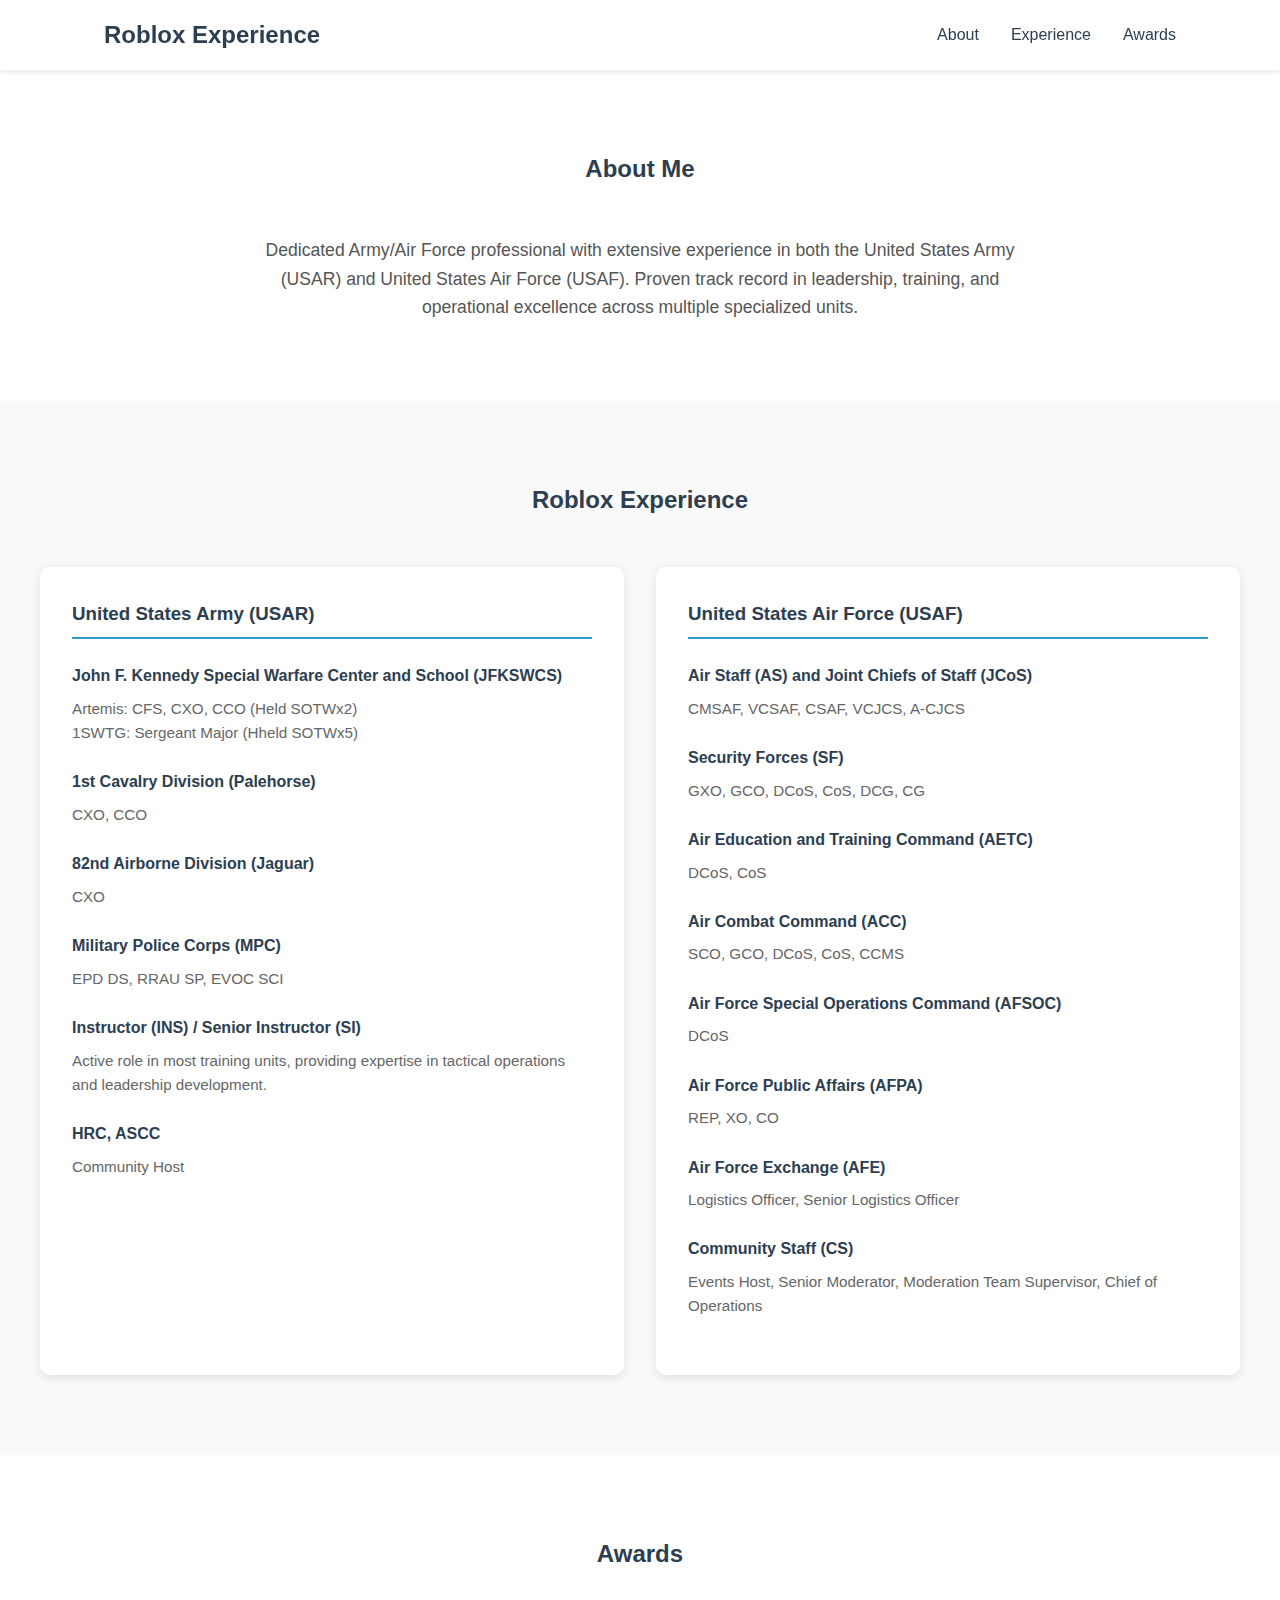
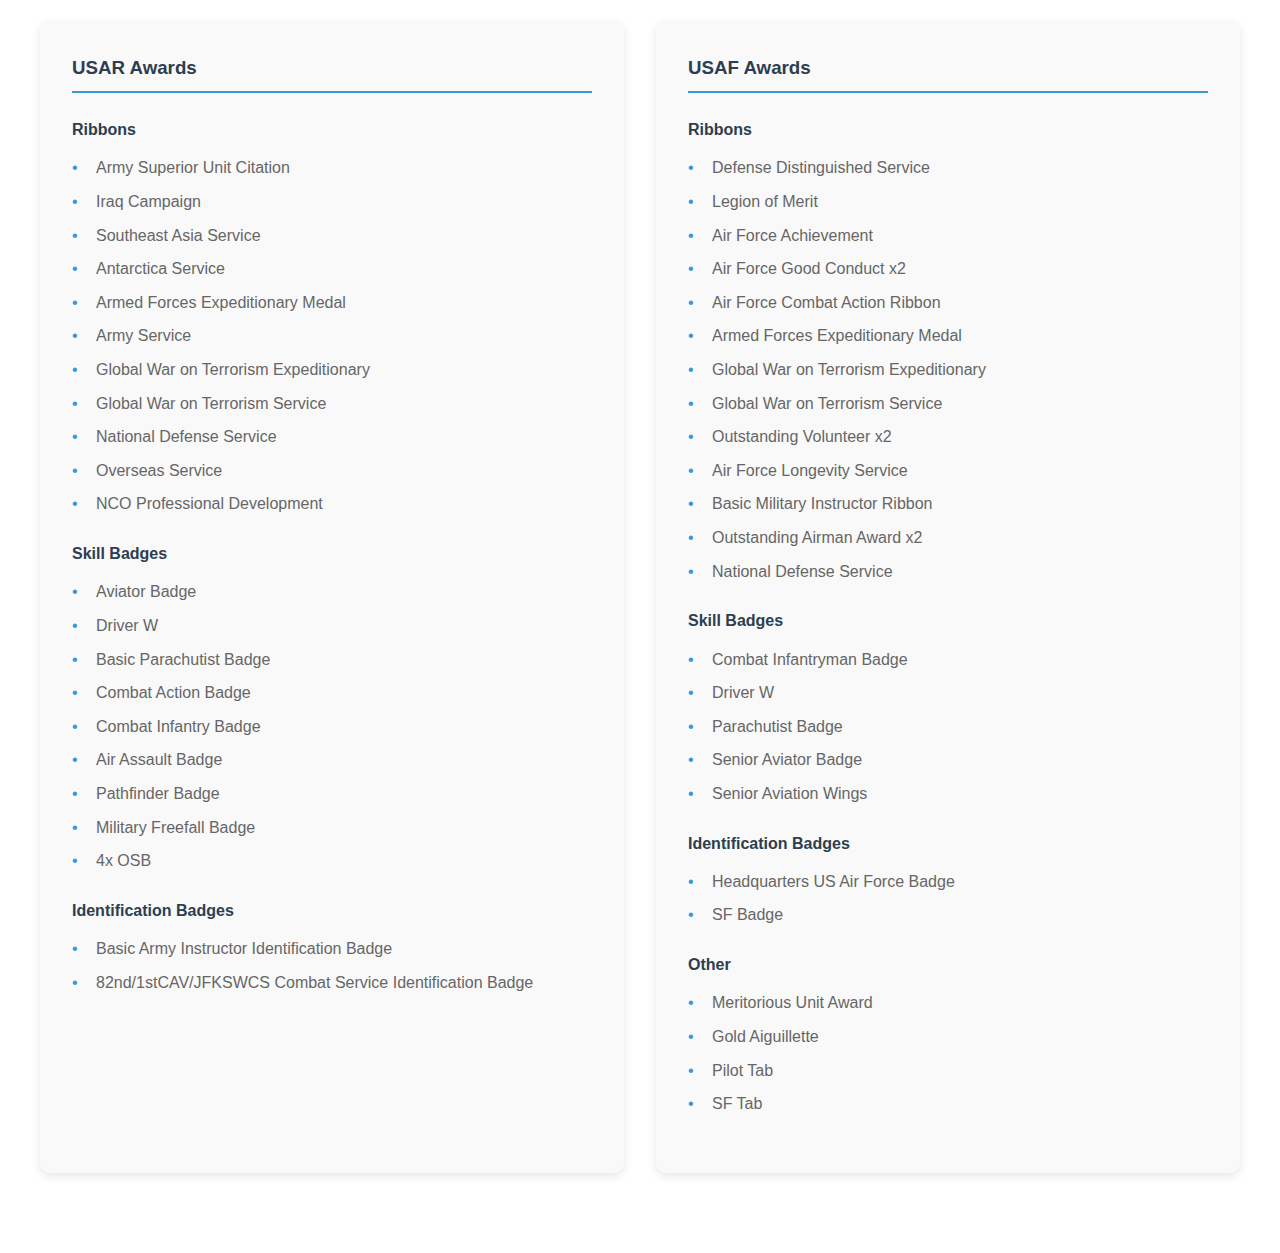
==== commit 789d19b0: "Update index.html" ====
--- a/index.html
+++ b/index.html
@@ -306,7 +306,7 @@
             <h2>About Me</h2>
             <div class="about-content">
                 <div class="about-text">
-                    <p>Dedicated Army/Air Force professional with extensive experience in both the United States Army Reserve (USAR) and United States Air Force (USAF). Proven track record in leadership, training, and operational excellence across multiple specialized units.</p>
+                    <p>Dedicated Army/Air Force professional with extensive experience in both the United States Army (USAR) and United States Air Force (USAF). Proven track record in leadership, training, and operational excellence across multiple specialized units.</p>
                 </div>
             </div>
         </section>
@@ -315,7 +315,7 @@
             <h2>Roblox Experience</h2>
             <div class="experience-grid">
                 <div class="experience-card">
-                    <h3><a href="https://discord.gg/BCEwJMqAyj">United States Army Reserve (USAR)</a></h3>
+                    <h3><a href="https://discord.gg/BCEwJMqAyj">United States Army (USAR)</a></h3>
                     <div class="experience-content">
 <div class="unit">
                             <h4>John F. Kennedy Special Warfare Center and School (JFKSWCS)</h4>
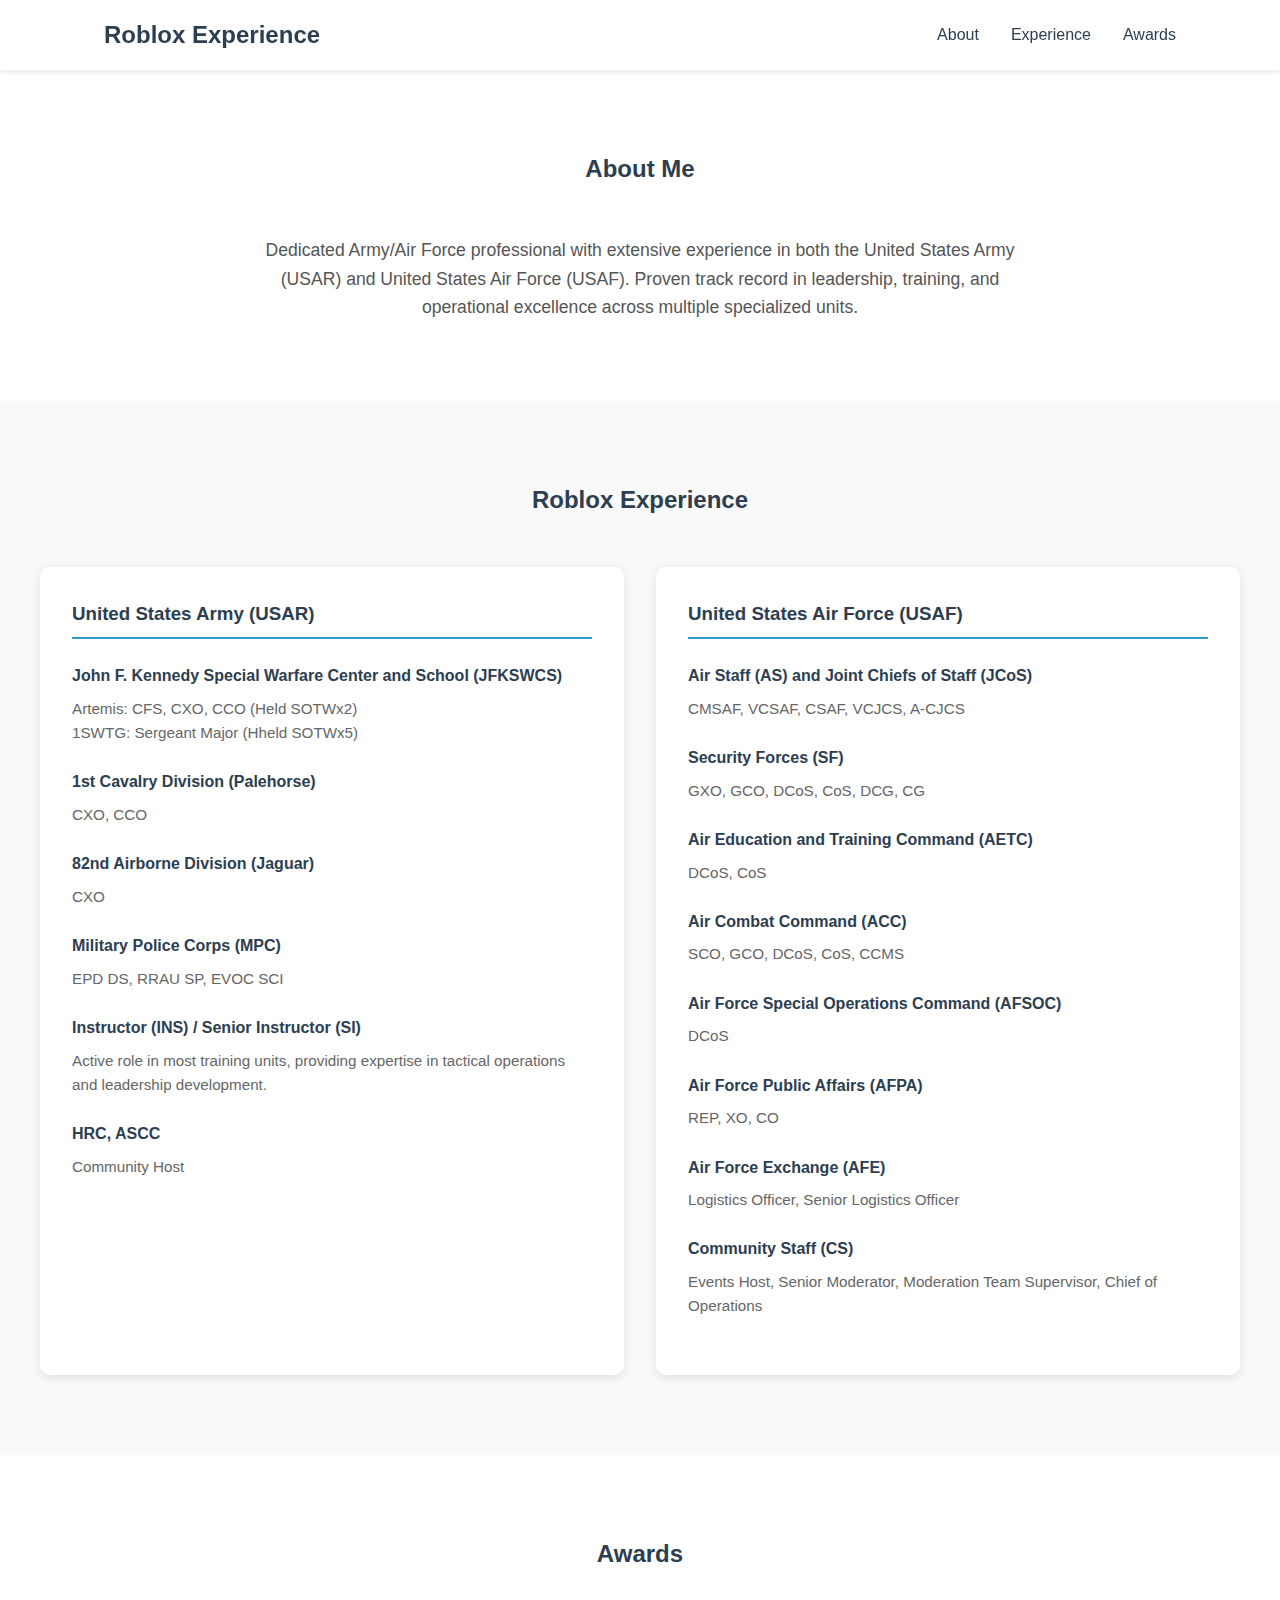
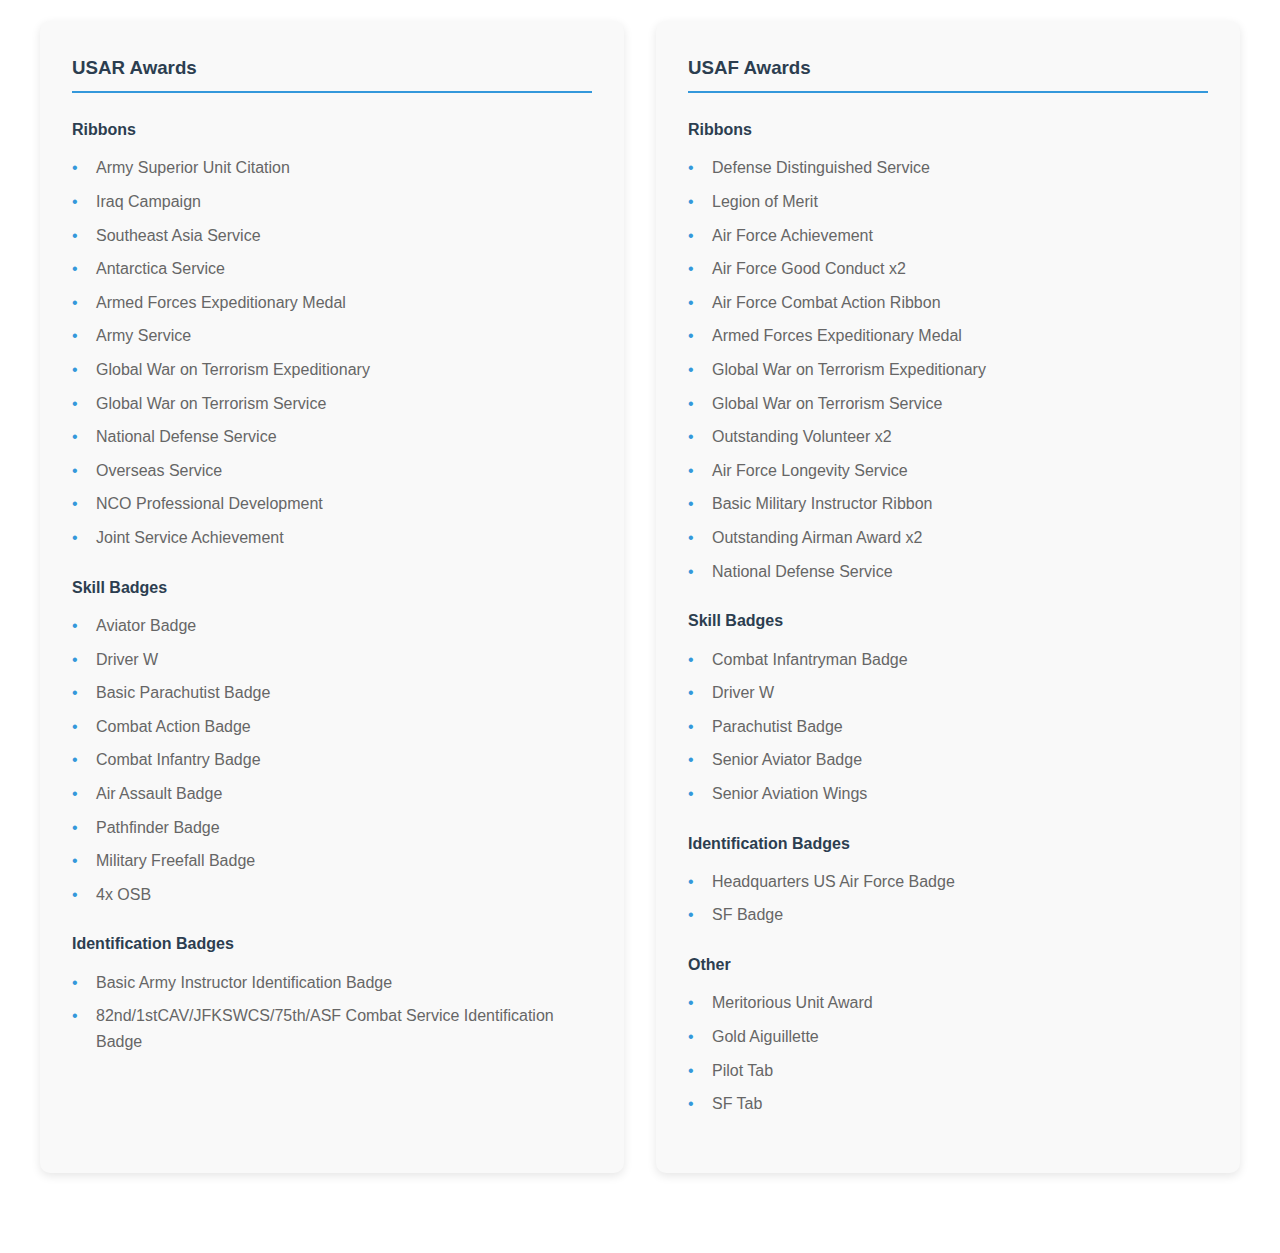
==== commit b464559b: "Update index.html" ====
--- a/index.html
+++ b/index.html
@@ -407,6 +407,7 @@
                                 <li>National Defense Service</li>
                                 <li>Overseas Service</li>
                                 <li>NCO Professional Development</li>
+                                <li>Joint Service Achievement</li>
                             </ul>
                         </div>
                         <div class="award-category">
@@ -427,7 +428,7 @@
                             <h4>Identification Badges</h4>
                             <ul>
                                 <li>Basic Army Instructor Identification Badge</li>
-                                <li>82nd/1stCAV/JFKSWCS Combat Service Identification Badge</li>
+                                <li>82nd/1stCAV/JFKSWCS/75th/ASF Combat Service Identification Badge</li>
                             </ul>
                         </div>
                     </div>
